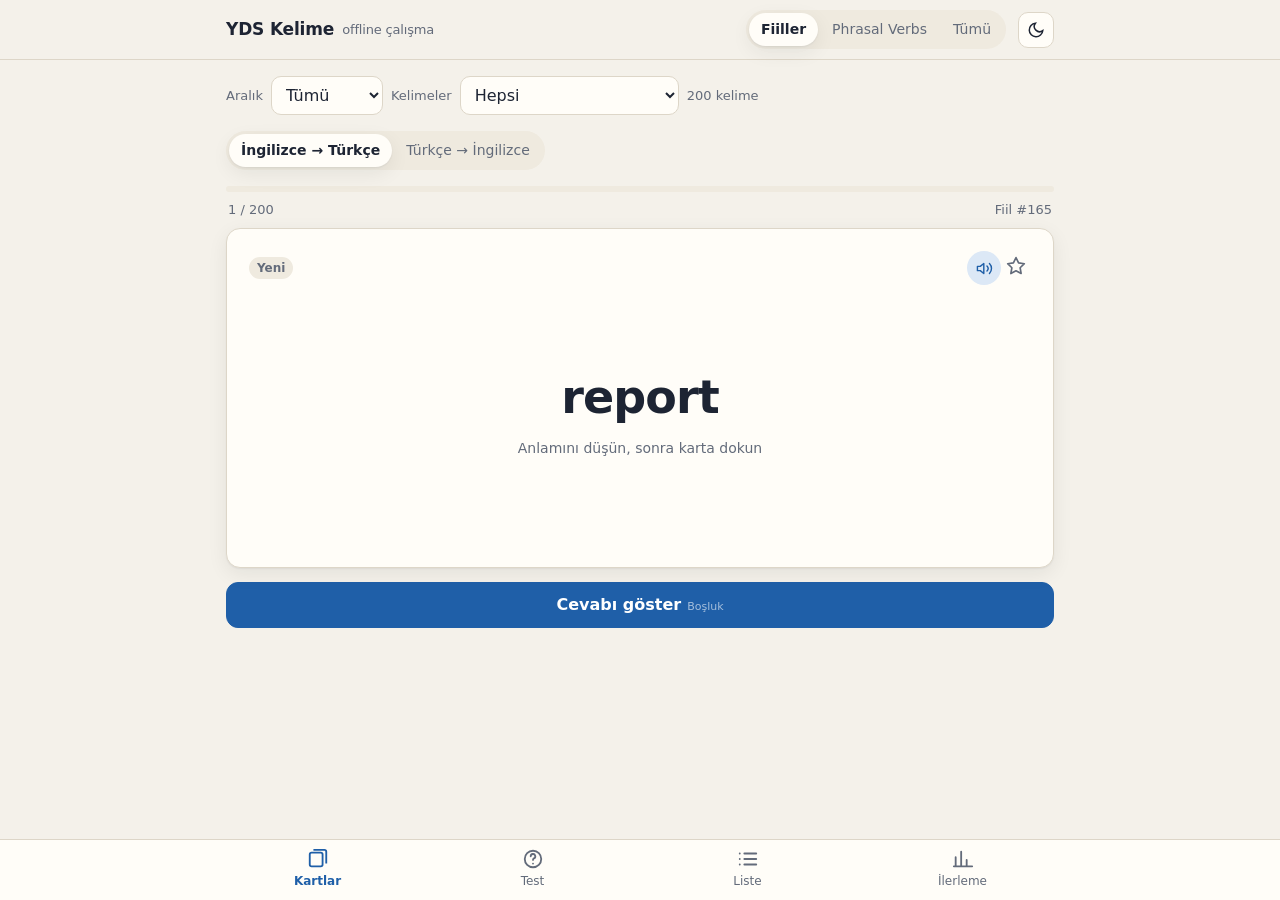
==== kelime/index.html @ 0e09fa77 "Add offline YDS vocabulary trainer (200 verbs, 115 phrasal verbs) Single-file offline app under keli" ====
<!DOCTYPE html>
<html lang="tr">
<head>
<meta charset="UTF-8">
<meta name="viewport" content="width=device-width, initial-scale=1, viewport-fit=cover">
<meta name="theme-color" content="#1f3a5f">
<title>YDS Kelime Çalışma</title>
<link rel="manifest" href="manifest.json">
<link rel="icon" href="icon.svg" type="image/svg+xml">
<style>
:root{
  --bg:#f4f1ea; --surface:#fffdf8; --surface-2:#efeadf; --ink:#1d2433; --muted:#636b7a;
  --line:#ddd6c8; --accent:#1f5fa8; --accent-ink:#fff; --accent-soft:#dce8f6;
  --good:#1f8a5b; --good-soft:#d7f0e3; --bad:#c0392b; --bad-soft:#f8dcd8; --warn:#b7791f; --warn-soft:#f7ead2;
  --hl:#fff0b3; --shadow:0 1px 2px rgba(20,25,35,.06),0 6px 20px rgba(20,25,35,.07);
  --radius:14px;
}
@media (prefers-color-scheme: dark){
  :root:not([data-theme="light"]){
    --bg:#12151b; --surface:#1b2029; --surface-2:#232a35; --ink:#e7eaf0; --muted:#9aa3b2;
    --line:#2f3745; --accent:#6aa7ff; --accent-ink:#0d1420; --accent-soft:#1e2f48;
    --good:#4fcf91; --good-soft:#173a2a; --bad:#ff7a6b; --bad-soft:#40211e; --warn:#f0b452; --warn-soft:#3b2e17;
    --hl:#4a3f12; --shadow:0 1px 2px rgba(0,0,0,.3),0 6px 20px rgba(0,0,0,.25);
  }
}
:root[data-theme="dark"]{
  --bg:#12151b; --surface:#1b2029; --surface-2:#232a35; --ink:#e7eaf0; --muted:#9aa3b2;
  --line:#2f3745; --accent:#6aa7ff; --accent-ink:#0d1420; --accent-soft:#1e2f48;
  --good:#4fcf91; --good-soft:#173a2a; --bad:#ff7a6b; --bad-soft:#40211e; --warn:#f0b452; --warn-soft:#3b2e17;
  --hl:#4a3f12; --shadow:0 1px 2px rgba(0,0,0,.3),0 6px 20px rgba(0,0,0,.25);
}
*{box-sizing:border-box}
html,body{margin:0}
body{background:var(--bg);color:var(--ink);font:16px/1.5 system-ui,-apple-system,"Segoe UI",Roboto,"Helvetica Neue",Arial,sans-serif;-webkit-tap-highlight-color:transparent;min-height:100vh}
button,input,select{font:inherit;color:inherit}
.wrap{max-width:860px;margin:0 auto;padding:0 16px 96px}
header.top{position:sticky;top:0;z-index:5;background:color-mix(in srgb,var(--bg) 88%,transparent);backdrop-filter:blur(8px);border-bottom:1px solid var(--line)}
.top-in{max-width:860px;margin:0 auto;padding:10px 16px;display:flex;align-items:center;gap:12px;flex-wrap:wrap}
.brand{font-weight:750;letter-spacing:-.01em;font-size:17px;margin-right:auto;display:flex;align-items:center;gap:8px}
.brand small{font-weight:500;color:var(--muted);font-size:13px}
.seg{display:inline-flex;background:var(--surface-2);border-radius:999px;padding:3px;gap:2px}
.seg button{border:0;background:transparent;padding:6px 12px;border-radius:999px;cursor:pointer;font-size:14px;color:var(--muted);white-space:nowrap}
.seg button.on{background:var(--surface);color:var(--ink);box-shadow:var(--shadow);font-weight:600}
.iconbtn{border:1px solid var(--line);background:var(--surface);border-radius:10px;width:36px;height:36px;display:inline-grid;place-items:center;cursor:pointer;flex:none}
.iconbtn svg{width:18px;height:18px}
nav.tabs{position:fixed;bottom:0;left:0;right:0;z-index:6;background:var(--surface);border-top:1px solid var(--line);padding-bottom:env(safe-area-inset-bottom)}
nav.tabs .in{max-width:860px;margin:0 auto;display:grid;grid-template-columns:repeat(4,1fr)}
nav.tabs button{border:0;background:none;padding:8px 4px 10px;display:flex;flex-direction:column;align-items:center;gap:2px;font-size:12px;color:var(--muted);cursor:pointer}
nav.tabs button svg{width:22px;height:22px}
nav.tabs button.on{color:var(--accent);font-weight:600}
.toolbar{display:flex;gap:8px;flex-wrap:wrap;align-items:center;margin:16px 0}
.toolbar label{font-size:13px;color:var(--muted)}
select,input[type=search],input[type=text]{background:var(--surface);border:1px solid var(--line);border-radius:10px;padding:8px 10px;min-height:38px}
input[type=search],input[type=text]{width:100%}
.card{background:var(--surface);border:1px solid var(--line);border-radius:var(--radius);box-shadow:var(--shadow)}
.btn{border:1px solid var(--line);background:var(--surface);border-radius:12px;padding:10px 16px;cursor:pointer;font-weight:600;min-height:44px}
.btn.primary{background:var(--accent);color:var(--accent-ink);border-color:var(--accent)}
.btn.good{background:var(--good-soft);border-color:transparent;color:var(--good)}
.btn.bad{background:var(--bad-soft);border-color:transparent;color:var(--bad)}
.btn.warn{background:var(--warn-soft);border-color:transparent;color:var(--warn)}
.btn:disabled{opacity:.5;cursor:default}
.kbd{font-size:11px;opacity:.6;font-weight:500;margin-left:6px}
.muted{color:var(--muted)}
.hidden{display:none!important}
mark{background:var(--hl);color:inherit;padding:0 2px;border-radius:3px}
h2{font-size:20px;margin:20px 0 8px;letter-spacing:-.01em}

/* flashcard */
.progressbar{height:6px;background:var(--surface-2);border-radius:999px;overflow:hidden}
.progressbar i{display:block;height:100%;background:var(--accent);width:0;transition:width .3s}
.fc-meta{display:flex;justify-content:space-between;font-size:13px;color:var(--muted);margin:8px 2px}
.flash{perspective:1400px;margin:8px 0 14px;cursor:pointer;user-select:none}
.flash-in{position:relative;min-height:340px;transition:transform .45s cubic-bezier(.2,.7,.2,1);transform-style:preserve-3d}
.flash.flipped .flash-in{transform:rotateY(180deg)}
.face{position:absolute;inset:0;backface-visibility:hidden;-webkit-backface-visibility:hidden;padding:22px;display:flex;flex-direction:column;overflow:auto}
.face.back{transform:rotateY(180deg)}
.front-word{margin:auto;text-align:center}
.front-word .w{font-size:clamp(30px,8vw,46px);font-weight:750;letter-spacing:-.02em;line-height:1.15}
.front-word .tr{font-size:clamp(20px,5vw,26px);font-weight:600;line-height:1.3}
.front-word .hint{margin-top:14px;color:var(--muted);font-size:14px}
.badge{display:inline-flex;align-items:center;gap:4px;font-size:12px;padding:2px 8px;border-radius:999px;background:var(--surface-2);color:var(--muted);font-weight:600}
.badge.b0{background:var(--surface-2)} .badge.b1,.badge.b2{background:var(--bad-soft);color:var(--bad)}
.badge.b3{background:var(--warn-soft);color:var(--warn)} .badge.b4,.badge.b5{background:var(--good-soft);color:var(--good)}
.face-top{display:flex;justify-content:space-between;align-items:center;gap:8px}
.back .w{font-size:26px;font-weight:750;letter-spacing:-.01em}
.field{margin-top:12px}
.field .lb{font-size:11px;text-transform:uppercase;letter-spacing:.08em;color:var(--muted);font-weight:700}
.field .v{margin-top:2px}
.field .v.big{font-size:19px;font-weight:600}
.ex{border-left:3px solid var(--accent);padding:4px 0 4px 12px}
.ex .tr{color:var(--muted);margin-top:4px;font-size:15px}
.speak{border:0;background:var(--accent-soft);color:var(--accent);border-radius:999px;width:34px;height:34px;display:inline-grid;place-items:center;cursor:pointer;flex:none}
.speak svg{width:17px;height:17px}
.star{border:0;background:none;cursor:pointer;color:var(--muted);padding:4px;display:inline-grid;place-items:center}
.star svg{width:22px;height:22px}
.star.on{color:#e0a100}
.rate{display:grid;grid-template-columns:repeat(3,1fr);gap:10px}
.done{text-align:center;padding:36px 20px}
.done .big{font-size:44px;font-weight:800}

/* quiz */
.q-prompt{padding:22px;margin:8px 0 14px}
.q-type{font-size:12px;text-transform:uppercase;letter-spacing:.08em;color:var(--accent);font-weight:700}
.q-text{font-size:clamp(22px,5.5vw,30px);font-weight:700;margin-top:6px;line-height:1.3}
.q-text.sent{font-size:clamp(17px,4.2vw,20px);font-weight:500;line-height:1.55}
.blank{display:inline-block;min-width:80px;border-bottom:2px solid var(--accent);color:var(--accent);font-weight:700;text-align:center}
.opts{display:grid;gap:10px}
.opt{text-align:left;border:1px solid var(--line);background:var(--surface);border-radius:12px;padding:14px 16px;cursor:pointer;min-height:52px;display:flex;gap:12px;align-items:center;font-size:16px}
.opt .k{flex:none;width:26px;height:26px;border-radius:8px;background:var(--surface-2);display:grid;place-items:center;font-size:13px;font-weight:700;color:var(--muted)}
.opt:hover:not(:disabled){border-color:var(--accent)}
.opt.right{background:var(--good-soft);border-color:var(--good)}
.opt.wrong{background:var(--bad-soft);border-color:var(--bad)}
.opt:disabled{cursor:default}
.feedback{margin-top:14px;padding:14px 16px}
.feedback.ok{border-color:var(--good)} .feedback.no{border-color:var(--bad)}
.typebox{display:flex;gap:8px}
.typebox input{font-size:18px}
.score-row{display:flex;gap:16px;justify-content:center;margin:16px 0;flex-wrap:wrap}
.score-row div{text-align:center}
.score-row b{display:block;font-size:28px}
.review-list{margin-top:12px}
.review-list .it{padding:10px 0;border-top:1px solid var(--line)}

/* list */
.list{display:grid;gap:10px}
.item{padding:14px 16px}
.item-h{display:flex;align-items:center;gap:8px}
.item-h .n{color:var(--muted);font-size:13px;min-width:30px;font-variant-numeric:tabular-nums}
.item-h .w{font-weight:700;font-size:18px}
.item-h .sp{margin-left:auto;display:flex;gap:4px;align-items:center}
.item .tr{font-weight:600;margin-top:2px}
.item .syn{color:var(--muted);font-size:14px}
.item details{margin-top:6px}
.item summary{cursor:pointer;color:var(--accent);font-size:14px}
.empty{text-align:center;color:var(--muted);padding:40px 0}

/* stats */
.stats-grid{display:grid;grid-template-columns:repeat(auto-fit,minmax(150px,1fr));gap:10px}
.stat{padding:16px}
.stat b{font-size:28px;display:block;line-height:1.1}
.stat span{font-size:13px;color:var(--muted)}
.boxes{display:flex;height:22px;border-radius:8px;overflow:hidden;margin:10px 0;background:var(--surface-2)}
.boxes i{display:block;height:100%}
.legend{display:flex;flex-wrap:wrap;gap:12px;font-size:13px;color:var(--muted)}
.legend span::before{content:"";display:inline-block;width:10px;height:10px;border-radius:3px;margin-right:5px;background:var(--c)}
.row-actions{display:flex;gap:8px;flex-wrap:wrap;margin-top:12px}
.help{font-size:14px;color:var(--muted)}
.help li{margin:4px 0}
@media (max-width:620px){
  .brand small{display:none}
  .top-in{gap:8px}
  #deckSeg{order:3;width:100%}
  #deckSeg button{flex:1}
  #filterBar label{display:none}
  #filterBar select{flex:1;min-width:0}
  #countLbl{width:100%}
  #dirSeg{width:100%} #dirSeg button{flex:1;padding:6px 6px}
  .flash-in{min-height:400px}
  .kbd{display:none}
}
</style>
</head>
<body>
<header class="top">
  <div class="top-in">
    <div class="brand">YDS Kelime <small>offline çalışma</small></div>
    <div class="seg" id="deckSeg" role="tablist" aria-label="Liste seçimi">
      <button data-deck="v">Fiiller</button>
      <button data-deck="p">Phrasal Verbs</button>
      <button data-deck="all">Tümü</button>
    </div>
    <button class="iconbtn" id="themeBtn" title="Tema değiştir" aria-label="Tema değiştir">
      <svg viewBox="0 0 24 24" fill="none" stroke="currentColor" stroke-width="2" stroke-linecap="round"><path d="M21 12.8A9 9 0 1 1 11.2 3a7 7 0 0 0 9.8 9.8z"/></svg>
    </button>
  </div>
</header>

<main class="wrap">
  <!-- filter shared by study/quiz/list -->
  <div class="toolbar" id="filterBar">
    <label for="rangeSel">Aralık</label>
    <select id="rangeSel"></select>
    <label for="subsetSel">Kelimeler</label>
    <select id="subsetSel">
      <option value="all">Hepsi</option>
      <option value="new">Yeni (hiç çalışılmamış)</option>
      <option value="weak">Zayıf (kutu 0–2)</option>
      <option value="star">Yıldızlılar</option>
      <option value="notmastered">Öğrenilmemişler</option>
    </select>
    <span class="muted" id="countLbl" style="font-size:13px"></span>
  </div>

  <section id="view-study"></section>
  <section id="view-quiz" class="hidden"></section>
  <section id="view-list" class="hidden"></section>
  <section id="view-stats" class="hidden"></section>
</main>

<nav class="tabs">
  <div class="in">
    <button data-view="study" class="on"><svg viewBox="0 0 24 24" fill="none" stroke="currentColor" stroke-width="2" stroke-linejoin="round"><rect x="3" y="5" width="14" height="15" rx="2"/><path d="M7 2h12a2 2 0 0 1 2 2v13"/></svg>Kartlar</button>
    <button data-view="quiz"><svg viewBox="0 0 24 24" fill="none" stroke="currentColor" stroke-width="2" stroke-linecap="round"><circle cx="12" cy="12" r="9"/><path d="M9.5 9a2.5 2.5 0 1 1 3.5 2.3c-.7.3-1 .9-1 1.7M12 17h.01"/></svg>Test</button>
    <button data-view="list"><svg viewBox="0 0 24 24" fill="none" stroke="currentColor" stroke-width="2" stroke-linecap="round"><path d="M8 6h13M8 12h13M8 18h13M3 6h.01M3 12h.01M3 18h.01"/></svg>Liste</button>
    <button data-view="stats"><svg viewBox="0 0 24 24" fill="none" stroke="currentColor" stroke-width="2" stroke-linecap="round"><path d="M4 20V10M10 20V4M16 20v-7M22 20H2"/></svg>İlerleme</button>
  </div>
</nav>

<script>
const VERBS = [{"n":1,"w":"abandon","tr":"terk etmek; bırakmak, vazgeçmek","syn":"leave, desert; forsake, give up, quit","ex":"Faced with insurmountable evidence, the scientist was forced to **abandon** her long-held hypothesis.","extr":"Karşı konulmaz kanıtlarla yüzleşen bilim insanı, uzun zamandır savunduğu hipotezinden **vazgeçmek** zorunda kaldı."},{"n":2,"w":"accelerate","tr":"hızlandırmak, ivmelendirmek","syn":"speed up, expedite","ex":"The proliferation of digital technologies has dramatically **accelerated** the pace of cultural exchange and globalization.","extr":"Dijital teknolojilerin yaygınlaşması, kültürel alışverişin ve küreselleşmenin **hızını **önemli ölçüde **artırmıştır**."},{"n":3,"w":"accompany","tr":"eşlik etmek, beraberinde getirmek, birlikte olmak","syn":"escort, attend","ex":"Rapid economic growth in the region is often **accompanied** by significant social dislocation and environmental degradation.","extr":"Bölgedeki hızlı ekonomik büyüme, genellikle önemli sosyal düzensizlikler ve çevresel bozulmayla **birlikte gelmektedir**."},{"n":4,"w":"accumulate","tr":"biriktirmek, yığmak, birikmek","syn":"amass, gather, collect, pile up","ex":"Mercury vapour when inhaled is absorbed into the blood stream and may **accumulate** in various organs, including the brain.","extr":"Cıva buharı solunduğunda kan dolaşımına emilir ve beyin dahil çeşitli organlarda **birikebilir**."},{"n":5,"w":"achieve","tr":"başarmak, elde etmek, ulaşmak","syn":"attain, accomplish","ex":"The treaty represents a delicate compromise, **achieved** after years of arduous and often contentious negotiations.","extr":"Antlaşma, yıllar süren zahmetli ve genellikle tartışmalı müzakereler sonucunda **elde edilmiş** hassas bir uzlaşıyı temsil ediyor."},{"n":6,"w":"acknowledge","tr":"kabul etmek, onaylamak, (bir şeyi) fark ettiğini göstermek","syn":"recognize, admit, concede","ex":"While the report **acknowledges** the potential risks of the new technology, it argues that the benefits to public health far outweigh them.","extr":"Rapor, yeni teknolojinin potansiyel risklerini **kabul etmekle** birlikte, kamu sağlığına faydalarının bu riskleri fazlasıyla aştığını savunuyor."},{"n":7,"w":"acquire","tr":"edinmek, kazanmak, elde etmek, satın almak (şirket vb.)","syn":"obtain, gain","ex":"True fluency in a language involves more than just **acquiring** vocabulary; it requires an intuitive grasp of its cultural nuances.","extr":"Bir dilde gerçek akıcılık, yalnızca kelime dağarcığı **edinmekten** daha fazlasını içerir; o dilin kültürel inceliklerini sezgisel olarak kavramayı gerektirir."},{"n":8,"w":"administer","tr":"yönetmek, idare etmek; uygulamak (test/ilaç vb.), vermek","syn":"manage, execute; dispense","ex":"The effectiveness of a policy depends not only on its design but also on the capacity of institutions to **administer** it efficiently and equitably.","extr":"Bir politikanın etkinliği, yalnızca tasarımına değil, aynı zamanda onu verimli ve adil bir şekilde **uygulayacak** kurumların kapasitesine de bağlıdır."},{"n":9,"w":"admit","tr":"kabul etmek (suç/gerçek/hata); giriş izni vermek, içeri almak","syn":"confess, acknowledge, concede; grant entrance","ex":"The researchers were forced to **admit** that the initial hypothesis was flawed after analyzing the comprehensive data set.","extr":"Araştırmacılar, kapsamlı veri setini analiz ettikten sonra başlangıçtaki hipotezin kusurlu olduğunu **kabuletmek** zorunda kaldılar."},{"n":10,"w":"adopt","tr":"benimsemek, (yasa/karar vb.) kabul etmek; evlat edinmek","syn":"embrace, take on, approve","ex":"Companies slow to **adopt** sustainable practices may find themselves at a strategic disadvantage as both regulations and consumer preferences evolve.","extr":"Sürdürülebilir uygulamaları **benimsemekte** yavaş kalan şirketler, hem düzenlemeler hem de tüketici tercihleri geliştikçe kendilerini stratejik bir dezavantajda bulabilirler."},{"n":11,"w":"aggravate","tr":"kötüleştirmek, şiddetlendirmek, ağırlaştırmak","syn":"worsen, exacerbate, intensify, deepen, heighten","ex":"The government's inflammatory rhetoric served only to **aggravate** social tensions, pushing the fragile peace to its breaking point.","extr":"Hükümetin kışkırtıcı söylemi, yalnızca toplumsal gerilimleri **şiddetlendirdi** ve kırılgan barışı kopma noktasına getirdi."},{"n":12,"w":"alienate","tr":"yabancılaştırmak, uzaklaştırmak, soğutmak","syn":"estrange, disaffect","ex":"The leader's autocratic decisions began to **alienate** key allies, eroding the coalition's unity from within.","extr":"Liderin otokratik kararları, kilit müttefikleri **uzaklaştırarak** koalisyonun birliğini içten içe aşındırmaya başladı."},{"n":13,"w":"alleviate","tr":"hafifletmek, azaltmak, dindirmek","syn":"mitigate, ease, relieve, lessen","ex":"International aid was crucial to **alleviate** the immediate humanitarian crisis, though long-term solutions required structural reforms.","extr":"Uluslararası yardım, acil insani krizi **hafifletmek** için çok önemliydi; ancak uzun vadeli çözümler yapısal reformlar gerektiriyordu."},{"n":14,"w":"allocate","tr":"tahsis etmek, ayırmak, bölüştürmek","syn":"assign, allot, distribute","ex":"The committee must decide how to optimally **allocate** the limited research funds among the numerous promising proposals.","extr":"Komite, sınırlı araştırma fonlarını, birbirinden umut veren çok sayıda proje önerisi arasında nasıl en uygun şekilde **tahsis edeceğine** karar vermelidir."},{"n":15,"w":"alter","tr":"değiştirmek, başkalaştırmak, değişmek","syn":"change, modify, transform","ex":"The discovery fundamentally **altered** our understanding of the universe, challenging centuries- old scientific paradigms.","extr":"Bu keşif, evren anlayışımızı kökten **değiştirerek** yüzyıllık bilimsel paradigmalara meydan okudu."},{"n":16,"w":"apply","tr":"uygulamak; başvurmak; ilişkin olmak","syn":"implement, put into practice; pertain","ex":"The principles of behavioral economics can be **applied** to design more effective public policies that encourage desirable social outcomes.","extr":"Davranışsal ekonomi ilkeleri, arzu edilen toplumsal sonuçları teşvik eden daha etkili kamu politikaları tasarlamak için **uygulanabilir**."},{"n":17,"w":"appraise","tr":"değer biçmek, değerlendirmek","syn":"evaluate, assess, valuate, judge","ex":"The bank sent an expert to **appraise** the house before approving the loan.","extr":"Banka, krediyi onaylamadan önce eve **pahabiçmesi/değerini takdir etmesi** için bir uzman gönderdi."},{"n":18,"w":"appreciate","tr":"takdir etmek, değerini bilmek; anlamak; değer kazanmak","syn":"value, recognize, comprehend","ex":"To fully **appreciate** the complexity of the issue, one must consider the intricate interplay of economic, cultural, and geopolitical factors.","extr":"Konunun karmaşıklığını tam olarak **anlamak** için, ekonomik, kültürel ve jeopolitik faktörlerin karmaşık etkileşimini dikkate almak gerekir."},{"n":19,"w":"arise","tr":"ortaya çıkmak, doğmak, kaynaklanmak","syn":"emerge, originate, appear, stem (from)","ex":"New ethical dilemmas constantly **arise** from advancements in artificial intelligence, demanding continuous philosophical and legal scrutiny.","extr":"Yapay zekadaki ilerlemelerden sürekli olarak yeni etik ikilemler **doğmakta** ve bunlar sürekli felsefi ve hukuki inceleme gerektirmektedir."},{"n":20,"w":"assess","tr":"değerlendirmek, tahmin etmek (zarar/etki vb.), ölçmek","syn":"evaluate, gauge, appraise","ex":"It is difficult to **assess** the full impact of climate change on global biodiversity at this stage.","extr":"Bu aşamada, iklim değişikliğinin küresel biyoçeşitlilik üzerindeki tam etkisini **tahminetmek/değerlendirmek** zordur."},{"n":21,"w":"assign","tr":"atamak, görevlendirmek, tahsis etmek, belirlemek","syn":"allot, designate, allocate","ex":"The United Nations **assigned** a special envoy to handle the crisis.","extr":"Birleşmiş Milletler, krizle ilgilenmesi için özel bir temsilci **görevlendirdi**."},{"n":22,"w":"attain","tr":"elde etmek, ulaşmak, erişmek","syn":"achieve, reach, accomplish","ex":"Sustainable development goals can only be **attained** through a concerted global effort that prioritizes equity and long-term planning over short- term gains.","extr":"Sürdürülebilir kalkınma hedeflerine, ancak kısa vadeli kazançlar yerine eşitliği ve uzun vadeli planlamayı önceliklendiren ortaklaşa bir küresel çabayla **ulaşılabilir**."},{"n":23,"w":"avoid","tr":"kaçınmak, sakınmak, önlemek","syn":"evade, refrain; prevent","ex":"To **avoid** methodological pitfalls, the researchers implemented a double-blind peer review process for data analysis.","extr":"Araştırmacılar, metodolojik tuzaklardan **kaçınmak** için veri analizinde çift-kör bir hakem değerlendirme süreci uyguladı."},{"n":24,"w":"boost","tr":"artırmak, yükseltmek, canlandırmak, desteklemek","syn":"enhance, increase, stimulate, promote","ex":"The strategic partnership was designed to **boost** innovation by facilitating cross disciplinary collaboration and resource sharing.","extr":"Stratejik ortaklık, disiplinler arası işbirliğini ve kaynak paylaşımını kolaylaştırarak inovasyonu **artırmak** amacıyla tasarlandı."},{"n":25,"w":"borrow","tr":"ödünç almak, (dilden/ kültürden) alıntı yapmak","syn":"take on loan; adopt (from)","ex":"Many languages **borrow** technical terms from English, a phenomenon that reflects Anglo-American dominance in science and technology.","extr":"Birçok dil, İngilizceden teknik terimler **ödünç alır**; bu olgu, bilim ve teknolojideki Anglo-Amerikan hakimiyetini yansıtır."},{"n":26,"w":"capture","tr":"yakalamak, ele geçirmek, (dikkat/his) çekmek; yansıtmak","syn":"seize; embody, represent, catch","ex":"The novel brilliantly **captures** the zeitgeist of the post-war era, with its pervasive sense of anxiety and fragmented identities.","extr":"Roman, yaygın bir kaygı duygusu ve parçalanmış kimlikleriyle savaş sonrası dönemin zeitgeist'ını (dönem ruhunu) ustaca **yakalar/yansıtır**."},{"n":27,"w":"carry","tr":"taşımak, (sorumluluk/risk) üstlenmek","syn":"transport; bear","ex":"The title of 'world heritage site' **carries** with it not only prestige but also a significant burden of conservation and management responsibilities.","extr":"Dünya mirası alanı' unvanı, yalnızca prestij değil, aynı zamanda önemli bir koruma ve yönetim sorumluluğu yükü de **taşır**."},{"n":28,"w":"challenge","tr":"meydan okumak, sorgulamak, zorluğa sokmak","syn":"contest, question, dispute","ex":"Recent archaeological findings **challenge** the long held assumption that the civilization declined due to a single catastrophic event.","extr":"Yeni arkeolojik bulgular, uygarlığın tek bir felaket olayı nedeniyle çöktüğüne dair uzun süredir devam eden varsayıma **meydan okumaktadır**."},{"n":29,"w":"compile","tr":"derlemek, toplamak, bir araya getirmek","syn":"collect, assemble, gather, collate","ex":"The team spent months **compiling** a comprehensive dataset from disparate archives to ensure the statistical analysis was robust.","extr":"Ekip, istatistiksel analizin sağlam olmasını sağlamak için dağınık arşivlerden kapsamlı bir veri seti **derlemek** için aylar harcadı."},{"n":30,"w":"complain","tr":"şikayet etmek, yakınmak","syn":"protest, grumble","ex":"Critics **complain** that the proposed legislation, while well-intentioned, creates excessive bureaucratic red tape that could stifle economic initiative.","extr":"Eleştirmenler, önerilen mevzuatın iyi niyetli olmakla birlikte, ekonomik girişimi engelleyebilecek aşırı bürokratik engeller yarattığından **şikayet ediyor**."},{"n":31,"w":"comprehend","tr":"kavramak, anlamak, idrak etmek","syn":"understand, grasp","ex":"Students often fail to **comprehend** the underlying mathematical principles behind complex algorithms.","extr":"Öğrenciler genellikle karmaşık algoritmaların arkasında yatan temel matematiksel prensipleri **anlamakta/idrak etmekte** başarısız olurlar."},{"n":32,"w":"comprise","tr":"kapsamak, oluşmak, -den meydana gelmek","syn":"consist of, include, encompass","ex":"The committee **comprises** experts from a diverse range of disciplines, ensuring a holistic approach to the policy review.","extr":"Komite, politika incelemesine bütüncül bir yaklaşım sağlamak için çok çeşitli disiplinlerden gelen uzmanlar**dan oluşmaktadır**."},{"n":33,"w":"conceal","tr":"gizlemek, saklamak, örtmek","syn":"hide, obscure, disguise","ex":"The official report attempted to **conceal** the extent of the data breach, but investigative journalism soon uncovered the truth.","extr":"Resmi rapor, veri ihlalinin boyutunu **gizlemeye** çalıştı, ancak araştırmacı gazetecilik kısa sürede gerçeği ortaya çıkardı."},{"n":34,"w":"confront","tr":"yüzleşmek, karşı karşıya gelmek, üstüne gitmek","syn":"face, encounter, address","ex":"Societies must **confront** the legacy of historical injustices to achieve genuine reconciliation and build an equitable future.","extr":"Toplumlar, gerçek bir uzlaşı sağlamak ve adil bir gelecek inşa etmek için tarihsel haksızlıkların mirasıyla **yüzleşmelidir**."},{"n":35,"w":"constitute","tr":"oluşturmak, teşkil etmek, -den ibaret olmak","syn":"form, compose, represent","ex":"The rise in unemployment figures **constitutes** a serious threat to the economy.","extr":"İşsizlik rakamlarındaki artış, ekonomi için ciddi bir tehdit **teşkil ediyor**."},{"n":36,"w":"constrain","tr":"kısıtlamak, sınırlamak, zorlamak","syn":"restrict, limit, confine","ex":"Fiscal austerity measures severely **constrained** the government's ability to invest in social programs during the economic downturn.","extr":"Mali kemer sıkma önlemleri, ekonomik durgunluk döneminde hükümetin sosyal programlara yatırım yapma yeteneğini ciddi şekilde **kısıtladı**."},{"n":37,"w":"contact","tr":"temas kurmak, irtibata geçmek, ulaşmak","syn":"get in touch with, reach out to","ex":"Participants in the study were instructed not to **contact** each other during the experiment to prevent cross-contamination of data.","extr":"Çalışmaya katılanlara, verilerin birbirine karışmasını önlemek için deney sırasında birbirleriyle **temas kurmamaları** talimatı verildi."},{"n":38,"w":"contend","tr":"İddia etmek, savunmak; mücadele etmek","syn":"argue, assert; compete","ex":"Some scholars **contend** that the concept of the 'nation-state' is an outdated construct in an increasingly globalized and interconnected world.","extr":"Bazı akademisyenler, 'ulus-devlet' kavramının giderek küreselleşen ve birbirine bağlı bir dünyada modası geçmiş bir yapı olduğunu **iddia etmekted**ir."},{"n":39,"w":"contradict","tr":"çelişmek, aykırı olmak, yalanlamak","syn":"conflict with","ex":"The witness's testimony appeared to **contradict** the physical evidence, casting doubt on the sequence of events.","extr":"Tanığın ifadesi, fiziksel kanıtlarla **çelişiyor** gibiydi ve bu da olayların akışı hakkında şüphe uyandırdı."},{"n":40,"w":"convey","tr":"İletmek, aktarmak, ifade etmek, taşımak","syn":"communicate, express, transport","ex":"The artist's use of stark contrast and symbolism effectively **conveys** a profound sense of existential despair.","extr":"Sanatçının keskin kontrast ve sembolizm kullanımı, varoluşsal bir umutsuzluk hissini etkili bir şekilde **aktarıyor**."},{"n":41,"w":"cover","tr":"kapsamak, kaplamak; (haber) yapmak; (masraf) karşılamak","syn":"include, encompass; report on","ex":"The grant is designed to **cover** all research- related expenses, including fieldwork, equipment, and open-access publication fees.","extr":"Hibe, saha çalışması, ekipman ve açık erişim yayın ücretleri de dahil olmak üzere araştırma ile ilgili tüm masrafları **karşılayacak** şekilde tasarlanmıştır."},{"n":42,"w":"create","tr":"yaratmak, oluşturmak, meydana getirmek","syn":"generate, produce, establish","ex":"The treaty aimed to **create** a framework for international cooperation on cybersecurity, but it has been criticized for lacking enforcement mechanisms.","extr":"Antlaşma, siber güvenlik konusunda uluslararası işbirliği için bir çerçeve **oluşturmayı** amaçlıyordu, ancak yaptırım mekanizmalarından yoksun olduğu için eleştirildi."},{"n":43,"w":"defend","tr":"savunmak, korumak, müdafaa etmek","syn":"protect, safeguard","ex":"The philosopher's task is not merely to interpret ideas but to rigorously **defend** them against logical fallacies and counterarguments.","extr":"Filozofun görevi, yalnızca fikirleri yorumlamak değil, aynı zamanda onları mantık hatalarına ve karşı argümanlara karşı titizlikle **savunmaktır**."},{"n":44,"w":"defy","tr":"meydan okumak, karşı gelmek, baş eğmemek","syn":"resist, challenge, disobey","ex":"The experimental results **defy** conventional explanation, suggesting the existence of a previously unknown physical phenomenon.","extr":"Deneysel sonuçlar, geleneksel açıklamalara **meydan okuyarak** daha önce bilinmeyen bir fiziksel fenomenin varlığına işaret ediyor."},{"n":45,"w":"demand","tr":"talep etmek, istemek, gerektirmek","syn":"require, insist on, call for","ex":"The scale of modern cyber threats **demands** continuous adaptation of security protocols.","extr":"Modern siber tehditlerin ölçeği güvenlik protokollerinin sürekli uyarlanmasını **gerektirir**."},{"n":46,"w":"deny","tr":"reddetmek, yalanlamak, inkar etmek, (erişim/vize) vermemek","syn":"refute, reject, contradict","ex":"**Denying** individuals access to basic healthcare constitutes a violation of fundamental rights.","extr":"Bireylerin temel sağlık hizmetlerine erişimini **reddetmek** temel hakların ihlalini teşkil eder."},{"n":47,"w":"depict","tr":"betimlemek, tasvir etmek, göstermek","syn":"portray, illustrate, represent","ex":"The documentary powerfully **depicts** the human cost of the conflict, focusing on individual stories rather than geopolitical analysis.","extr":"Belgesel, çatışmanın insani bedelini jeopolitik analizlerden ziyade bireysel hikayelere odaklanarak güçlü bir şekilde **betimliyor**."},{"n":48,"w":"deplete","tr":"tüketmek, azaltmak, bitirmek","syn":"exhaust, drain, consume","ex":"Unsustainable fishing practices are rapidly **depleting** fish stocks, threatening both marine ecosystems and the livelihoods of coastal communities.","extr":"Sürdürülebilir olmayan balıkçılık uygulamaları, balık stoklarını hızla **tüketerek** hem deniz ekosistemlerini hem de kıyı topluluklarının geçim kaynaklarını tehdit ediyor."},{"n":49,"w":"destroy","tr":"yok etmek, tahrip etmek, imha etmek","syn":"demolish, ruin, annihilate","ex":"The leaked confidential files could **destroy** the company's reputation and expose it to significant legal liability.","extr":"Sızdırılan gizli dosyalar, şirketin itibarını **yokedebilir** ve onu önemli yasal sorumluluğa maruz bırakabilir."},{"n":50,"w":"destruct","tr":"(kendini) imha etmek, yok olmak","syn":"self-destruct, disintegrate","ex":"The missile is programmed to **destruct** automatically if it deviates from its pre-approved flight path, as a safety precaution.","extr":"Füze, bir güvenlik önlemi olarak, önceden onaylanmış uçuş yolundan saparsa otomatik olarak **kendini imha etmek** üzere programlanmıştır."},{"n":51,"w":"detect","tr":"tespit etmek, algılamak, farkına varmak","syn":"discover, identify, sense","ex":"Advanced spectroscopic analysis can **detect** trace amounts of organic compounds in Martian soil, providing clues about the planet's past habitability.","extr":"Gelişmiş spektroskopik analiz, Mars toprağındaki eser miktardaki organik bileşikleri **tespit edebilir** ve gezegenin geçmişteki yaşanabilirliği hakkında ipuçları sağlayabilir."},{"n":52,"w":"deter","tr":"caydırmak, vazgeçirmek, engellemek","syn":"discourage, prevent, dissuade","ex":"The primary purpose of severe penalties is to **deter** potential offenders, though their effectiveness as a long term crime reduction strategy is widely debated.","extr":"Ağır cezaların temel amacı potansiyel suçluları **caydırmak** olsa da, bunların uzun vadeli bir suç azaltma stratejisi olarak etkinliği geniş çapta tartışılmaktadır."},{"n":53,"w":"deteriorate","tr":"kötüleşmek, bozulmak, aşınmak","syn":"worsen, decline, degenerate","ex":"Without immediate intervention, diplomatic relations between the two nations could rapidly **deteriorate**, leading to a renewed cycle of hostility.","extr":"Acil müdahale olmadan, iki ulus arasındaki diplomatik ilişkiler hızla **kötüleşebilir** ve yeni bir düşmanlık döngüsüne yol açabilir."},{"n":54,"w":"determine","tr":"belirlemek, saptamak, kararlaştırmak","syn":"ascertain, decide, establish","ex":"Genetic markers can help **determine** an individual's predisposition to certain hereditary conditions, enabling proactive healthcare measures.","extr":"Genetik belirteçler, bir bireyin belirli kalıtsal durumlara yatkınlığını **belirlemeye** yardımcı olarak proaktif sağlık önlemlerini mümkün kılabilir."},{"n":55,"w":"diminish","tr":"azaltmak, küçültmek, zayıflatmak","syn":"reduce, decrease, lessen","ex":"The credibility of the institution was severely **diminished** by the scandal, eroding public trust that had taken decades to build.","extr":"Kurumun itibarı, skandal nedeniyle ciddi şekilde **zedelendi/azaldı** ve onlarca yılda inşa edilen kamu güvenini aşındırdı."},{"n":56,"w":"dispel","tr":"dağıtmak, gidermek, yok etmek (şüphe/yanlış inanç)","syn":"eliminate, scatter, dismiss","ex":"The primary goal of the public awareness campaign was to **dispel** widespread myths about vaccine safety using clear, evidence-based communication.","extr":"Kamuoyunu bilinçlendirme kampanyasının temel amacı, aşı güvenliği hakkındaki yaygın mitleri, açık ve kanıta dayalı iletişim kullanarak **gidermekti**."},{"n":57,"w":"disperse","tr":"dağıtmak, yaymak, serpmek","syn":"scatter, disseminate, spread","ex":"Police used non-lethal means to **disperse** the crowd after the protest was declared an unlawful assembly.","extr":"Polis, protesto yasa dışı bir toplantı ilan edildikten sonra kalabalığı **dağıtmak** için ölümcül olmayan araçlar kullandı."},{"n":58,"w":"display","tr":"sergilemek, göstermek, ortaya koymak","syn":"exhibit, show, demonstrate","ex":"Children exposed to chronic stress often **display** heightened emotional reactivity.","extr":"Kronik strese maruz kalan çocuklar sıklıkla artmış duygusal tepkisellik **sergiler**."},{"n":59,"w":"disrupt","tr":"aksatmak, bozmak, sekteye uğratmak","syn":"interrupt, disturb, upset","ex":"Emerging technologies have the potential to **disrupt** entire industries, rendering traditional business models obsolete.","extr":"Yeni teknolojiler, geleneksel iş modellerini geçersiz kılarak tüm endüstrileri **altüst etme** potansiyeline sahiptir."},{"n":60,"w":"dissolve","tr":"erimek, çözmek, çözülmek; dağıtmak, (parlamento/birlik) feshetmek","syn":"melt; terminate, disband","ex":"The coalition government was **dissolved** following the failure to reach a consensus on the critical budget bill, triggering a snap election.","extr":"Koalisyon hükümeti, kritik bütçe tasarısı üzerinde fikir birliğine varılamamasının ardından **feshedildi** ve erken seçimleri tetikledi."},{"n":61,"w":"distinguish","tr":"ayırt etmek, fark görmek, seçmek","syn":"differentiate, discern, set apart","ex":"A critical thinker must be able to **distinguish** between empirical evidence and mere anecdote or opinion.","extr":"Eleştirel bir düşünür, ampirik kanıt ile sadece anekdot veya görüş arasında **ayırım yapabilmelidir**."},{"n":62,"w":"distribute","tr":"dağıtmak, paylaştırmak, bölüştürmek","syn":"disperse, allot","ex":"The challenge lies not only in producing enough vaccines but also in creating a logistical network to equitably **distribute** them globally.","extr":"Zorluk, yalnızca yeterli aşı üretmekte değil, aynı zamanda onları küresel olarak adil bir şekilde **dağıtmak** için lojistik bir ağ oluşturmaktadır."},{"n":63,"w":"disturb","tr":"rahatsız etmek, bozmak, altüst etmek","syn":"disrupt, bother, upset","ex":"Sleep deprivation **disturbs** cognitive functioning and decision-making processes.","extr":"Uykusuzluk bilişsel işlevleri ve karar verme süreçlerini **bozar**."},{"n":64,"w":"earn","tr":"kazanmak, kazandırmak, elde etmek","syn":"gain, deserve, obtain","ex":"Her groundbreaking research on neural plasticity has **earned** her the respect of peers and several prestigious awards.","extr":"Nöral plastisite üzerine yaptığı çığır açıcı araştırma, ona meslektaşlarının saygısını ve birkaç prestijli ödül **kazandırdı**."},{"n":65,"w":"elaborate","tr":"ayrıntılandırmak, detaylandırmak, üzerinde durmak","syn":"expand on","ex":"The author uses the first chapter to **elaborate** on the methodological framework that will underpin the entire analysis.","extr":"Yazar, tüm analizin altında yatan metodolojik çerçeveyi **ayrıntılandırmak** için ilk bölümü kullanıyor."},{"n":66,"w":"eliminate","tr":"ortadan kaldırmak, elemek, yok etmek","syn":"eradicate, remove, abolish","ex":"The new protocol aims to **eliminate** systemic bias from the hiring process through structured interviews and blind portfolio reviews.","extr":"Yeni protokol, yapılandırılmış mülakatlar ve kör portföy incelemeleri yoluyla işe alım sürecindeki sistematik önyargıyı **ortadan kaldırmayı** amaçlıyor."},{"n":67,"w":"elucidate","tr":"açıklamak, aydınlatmak, netleştirmek","syn":"clarify, explain, illuminate","ex":"The professor used a series of complex diagrams to **elucidate** the intricate biochemical pathways involved in cellular respiration.","extr":"Profesör, hücresel solunumda yer alan karmaşık biyokimyasal yolları **aydınlatmak** için bir dizi karmaşık diyagram kullandı."},{"n":68,"w":"embody","tr":"somutlaştırmak, cisimlendirmek, kişileştirmek","syn":"personify, represent","ex":"Modern smartphones **embody** the convergence of communication, computing, and entertainment technologies.","extr":"Modern akıllı telefonlar iletişim, bilişim ve eğlence teknolojilerinin birleşimini **somutlaştırır**."},{"n":69,"w":"embrace","tr":"benimsemek, kucaklamak, içine almak","syn":"adopt, welcome, encompass","ex":"Companies that **embrace** diversity and inclusion tend to be more innovative and resilient in the face of market changes.","extr":"Çeşitliliği ve kapsayıcılığı **benimseyen** şirketler, pazar değişiklikleri karşısında daha yenilikçi ve dayanıklı olma eğilimindedir."},{"n":70,"w":"emerge","tr":"ortaya çıkmak, belirmek, meydana gelmek","syn":"appear, arise, come forth","ex":"A clear pattern began to **emerge** from the data, suggesting a strong correlation between investment in early education and long-term economic mobility.","extr":"Verilerden, erken eğitime yapılan yatırım ile uzun vadeli ekonomik hareketlilik arasında güçlü bir korelasyon olduğunu gösteren net bir model **ortayaçıkmaya** başladı."},{"n":71,"w":"enact","tr":"yürürlüğe koymak, çıkarmak (kanun), oynamak (rol)","syn":"implement, pass, legislate","ex":"The parliament voted to **enact** stricter environmental regulations, signaling a major shift in the country's climate policy.","extr":"Parlamento, ülkenin iklim politikasında büyük bir değişimin sinyalini vererek daha katı çevre düzenlemelerini **yürürlüğe koymak** için oy kullandı."},{"n":72,"w":"encompass","tr":"kapsamak, içermek, kuşatmak","syn":"include, comprise, embrace","ex":"The term 'digital humanities' **encompasses** a wide range of interdisciplinary practices that apply computational tools to traditional humanistic inquiry.","extr":"Dijital beşeri bilimler' terimi, geleneksel beşeri bilim araştırmalarına hesaplamalı araçlar uygulayan çok çeşitli disiplinler arası uygulamaları **kapsar**."},{"n":73,"w":"endorse","tr":"onaylamak, desteklemek, arka çıkmak","syn":"support, approve, advocate for","ex":"The influential journal's decision to **endorse** the study's findings lent them significant credibility within the academic community.","extr":"Etkili derginin, çalışmanın bulgularını **onaylama** kararı, onlara akademik camiada önemli bir güvenilirlik kazandırdı."},{"n":74,"w":"enforce","tr":"uygulamak (kanun), yürütmek, zorla kabul ettirmek","syn":"implement, impose, administer","ex":"A law is only as effective as the institutional capacity to **enforce** it consistently and without bias.","extr":"Bir yasa, onu tutarlı ve önyargısız bir şekilde **uygulayacak** kurumsal kapasite kadar etkilidir."},{"n":75,"w":"engage","tr":"ilgisini çekmek, bağlamak, dahil etmek; meşgul etmek","syn":"involve, participate, occupy","ex":"Governments must **engage** citizens in decision- making processes to strengthen democratic legitimacy.","extr":"Hükümetler demokratik meşruiyeti güçlendirmek için vatandaşları karar alma süreçlerine **dâhiletmelidir**."},{"n":76,"w":"enhance","tr":"geliştirmek, artırmak, iyileştirmek","syn":"improve, boost, augment","ex":"Strategic public investment in infrastructure is proven to **enhance** long-term economic productivity and regional competitiveness.","extr":"Altyapıya yapılan stratejik kamu yatırımının, uzun vadeli ekonomik verimliliği ve bölgesel rekabet gücünü **artırdığı** kanıtlanmıştır."},{"n":77,"w":"ensure","tr":"sağlamak, garantiye almak, temin etmek","syn":"guarantee, secure, make certain","ex":"Rigorous peer-review processes are essential to **ensure** the integrity and reliability of published scientific research.","extr":"Katı hakem değerlendirme süreçleri, yayınlanan bilimsel araştırmaların bütünlüğünü ve güvenilirliğini **sağlamak** için esastır."},{"n":78,"w":"eradicate","tr":"kökünden kazımak, yok etmek, ortadan kaldırmak","syn":"eliminate, annihilate, wipe out","ex":"Global health initiatives have made significant progress toward the goal to **eradicate** polio, though the final stages present unique logistical challenges.","extr":"Küresel sağlık girişimleri, çocuk felcini **kökündenkazıma** hedefinde önemli ilerleme kaydetmiştir, ancak son aşamalar benzersiz lojistik zorluklar sunmaktadır."},{"n":79,"w":"estimate","tr":"tahmin etmek, değer biçmek, kestirmek","syn":"approximate, gauge, assess","ex":"Economists **estimate** the potential economic fallout from the trade dispute to be in the range of several percentage points of GDP.","extr":"Ekonomistler, ticaret anlaşmazlığının potansiyel ekonomik etkisini, GSYİH'nın birkaç puanlık aralığında olacak şekilde **tahmin ediyor**."},{"n":80,"w":"evaluate","tr":"değerlendirmek, incelemek, ölçmek","syn":"assess, appraise, judge","ex":"The board will **evaluate** the CEO's performance based on a comprehensive set of metrics, including financial results, innovation, and employee satisfaction.","extr":"Yönetim kurulu, CEO'nun performansını, finansal sonuçlar, inovasyon ve çalışan memnuniyeti dahil olmak üzere kapsamlı bir metrik setine göre **değerlendirecek**."},{"n":81,"w":"examine","tr":"incelemek, muayene etmek, araştırmak","syn":"inspect, scrutinize, analyze","ex":"The study will **examine** the long-term effects of social media usage on adolescent mental health.","extr":"Çalışma, sosyal medya kullanımının ergen ruh sağlığı üzerindeki uzun vadeli etkilerini **inceleyecek**."},{"n":82,"w":"exceed","tr":"aşmak, geçmek, üstüne çıkmak","syn":"surpass, outstrip, transcend","ex":"Companies that **exceed** legally permitted emission limits face substantial financial penalties.","extr":"Yasal olarak izin verilen emisyon sınırlarını **aşan** şirketler ciddi mali yaptırımlarla karşı karşıya kalır."},{"n":83,"w":"exclude","tr":"hariç tutmak, dışlamak, dahil etmemek","syn":"omit, leave out, bar","ex":"Historians caution against studies that **exclude** the perspectives of marginalized groups, as they risk producing a distorted historical narrative.","extr":"Tarihçiler, marjinal grupların bakış açılarını **dışlayan** çalışmalara karşı uyarıyor, çünkü bunlar çarpık bir tarihsel anlatı üretme riski taşıyor."},{"n":84,"w":"execute","tr":"uygulamak, yerine getirmek, infaz etmek","syn":"carry out, implement, perform","ex":"The success of the strategic plan hinges on the organization's ability to **execute** it with precision and adapt to unforeseen challenges.","extr":"Stratejik planın başarısı, organizasyonun onu hassasiyetle **uygulama** ve öngörülemeyen zorluklara uyum sağlama yeteneğine bağlıdır."},{"n":85,"w":"exert","tr":"uygulamak (kuvvet/baskı), sarf etmek (çaba), göstermek (etki)","syn":"apply, exercise, wield","ex":"Superpowers **exert** considerable influence over global economic institutions, often shaping rules to favor their own interests.","extr":"Süper güçler, genellikle kuralları kendi çıkarları doğrultusunda şekillendirerek küresel ekonomik kurumlar üzerinde önemli bir etki **uygularlar**."},{"n":86,"w":"expand","tr":"genişletmek, büyütmek, yaymak","syn":"enlarge, extend, amplify","ex":"The company aims to **expand** its market share by leveraging data analytics to personalize customer experiences at an unprecedented scale.","extr":"Şirket, müşteri deneyimlerini benzeri görülmemiş bir ölçekte kişiselleştirmek için veri analitiğinden yararlanarak pazar payını **genişletmeyi** amaçlıyor."},{"n":87,"w":"exploit","tr":"sömürmek; istismar etmek; (fırsat/kaynak) azami derecede kullanmak","syn":"take advantage of, utilize, harness","ex":"Some plants **exploit** symbiotic relationships with fungi to obtain more nutrients and water from the soil.","extr":"Bazı bitkiler, topraktan daha fazla besin ve su almak için mantarlarla olan simbiyotik ilişkilerden **yararlanır**."},{"n":88,"w":"expose","tr":"açığa çıkarmak, maruz bırakmak, teşhir etmek","syn":"reveal, uncover, subject","ex":"The documentary aims to **expose** the hidden environmental costs of fast fashion, such as water pollution and waste.","extr":"Belgesel, hızlı modanın su kirliliği ve atık gibi gizli çevresel maliyetlerini **açığa çıkarmayı** amaçlıyor."},{"n":89,"w":"facilitate","tr":"kolaylaştırmak, aracılık etmek, olanak sağlamak","syn":"ease, enable, promote","ex":"Digital platforms **facilitate** instantaneous global communication but also raise complex questions about data privacy and misinformation.","extr":"Dijital platformlar, anlık küresel iletişimi **kolaylaştırır** ancak aynı zamanda veri gizliliği ve dezenformasyon hakkında karmaşık soruları da gündeme getirir."},{"n":90,"w":"fail","tr":"başarısız olmak, bozulmak, yapmamak (görev), iflas etmek","syn":"be unsuccessful, break down, neglect","ex":"The state is argued to have **failed** in its most basic duty when it cannot protect its citizens from widespread violence and lawlessness.","extr":"Devletin, vatandaşlarını yaygın şiddet ve kanunsuzluktan koruyamadığında en temel görevinde **başarısız olduğu** ileri sürülmektedir."},{"n":91,"w":"foresee","tr":"öngörmek, önceden görmek, tahmin etmek","syn":"predict, anticipate, envisage","ex":"Good urban planners try to **foresee** future transportation needs and design cities accordingly","extr":"İyi şehir plancıları, geleceğin ulaşım ihtiyaçlarını **önceden görmeye** ve şehirleri buna göre tasarlamaya çalışır."},{"n":92,"w":"fortify","tr":"güçlendirmek, tahkim etmek, takviye etmek","syn":"strengthen, reinforce, bolster","ex":"The country moved to **fortify** its cyber defenses in response to an escalating series of state-sponsored attacks on critical infrastructure.","extr":"Ülke, kritik altyapıya yönelik devlet destekli saldırıların artan sayısına karşılık olarak siber savunmalarını **güçlendirmek** için harekete geçti."},{"n":93,"w":"foster","tr":"teşvik etmek, geliştirmek, beslemek; evlat edinmek","syn":"encourage, promote, nurture","ex":"A supportive home environment can **foster** a child's emotional resilience and self-confidence.","extr":"Destekleyici bir ev ortamı, bir çocuğun duygusal dayanıklılığını ve özgüvenini **geliştirebilir**."},{"n":94,"w":"found","tr":"kurmak, temelini atmak, dayandırmak","syn":"establish, institute, base","ex":"Einstein's theory of relativity **is founded on** the principle that the laws of physics are the same for all observers.","extr":"Einstein'ın görelilik teorisi, fizik yasalarının tüm gözlemciler için aynı olduğu ilkesi **üzerine kuruludur**."},{"n":95,"w":"fulfil","tr":"yerine getirmek (söz/vaad), tatmin etmek, karşılamak (şart)","syn":"accomplish, satisfy, meet","ex":"The new policy package aims to **fulfil** the government's dual promises of economic stimulus and environmental sustainability.","extr":"Yeni politika paketi, hükümetin ekonomik teşvik ve çevresel sürdürülebilirlik vaatlerini **yerinegetirmeyi** amaçlıyor."},{"n":96,"w":"glide","tr":"süzülmek, kaymak, zahmetsizce hareket etmek","syn":"slide, drift","ex":"Certain birds, like albatrosses, can **glide** for hours over the ocean without flapping their wings, using air currents to stay aloft.","extr":"Albatros gibi bazı kuşlar, havada kalmak için hava akımlarını kullanarak, kanatlarını çırpmadan okyanus üzerinde saatlerce **süzülebilir**."},{"n":97,"w":"halt","tr":"durdurmak, son vermek, durmak","syn":"stop, cease, arrest","ex":"Economic sanctions were imposed to **halt** the country's illegal trade activities and force diplomatic negotiations.","extr":"Ülkenin yasa dışı ticaret faaliyetlerini **sonaerdirmek** ve diplomatik müzakereleri zorlamak için ekonomik yaptırımlar uygulandı."},{"n":98,"w":"hamper","tr":"engel olmak, aksatmak, zorlaştırmak","syn":"hinder, impede, obstruct","ex":"The research was severely **hampered** by a lack of access to primary sources, which remained classified for national security reasons.","extr":"Araştırma, ulusal güvenlik gerekçesiyle gizli kalan birincil kaynaklara erişim eksikliği nedeniyle ciddi şekilde **aksatıldı**."},{"n":99,"w":"handle","tr":"ele almak, idare etmek, başa çıkmak, işlemek","syn":"manage, deal with, cope with","ex":"The crisis revealed whether institutions were robust enough to **handle** a simultaneous shock to both public health and the global economy.","extr":"Kriz, kurumların hem kamu sağlığına hem de küresel ekonomiye yönelik eşzamanlı bir şokla **başaçıkmaya** yetecek kadar sağlam olup olmadığını ortaya çıkardı."},{"n":100,"w":"harvest","tr":"hasat etmek, toplamak, (veri/bilgi) elde etmek","syn":"reap, gather, collect","ex":"Modern agriculture uses sensors and AI to optimize irrigation and precisely **harvest** crops, maximizing yield while conserving resources.","extr":"Modern tarım, sulamayı optimize etmek ve ürünleri tam olarak **hasat etmek** için sensörler ve yapay zeka kullanarak kaynakları korurken verimi en üst düzeye çıkarıyor."},{"n":101,"w":"highlight","tr":"vurgulamak, öne çıkarmak, altını çizmek","syn":"emphasize, underscore, spotlight","ex":"The recent study's findings **highlight** the critical link between sleep quality and cognitive performance in adults.","extr":"Yakın zamandaki araştırmanın bulguları, yetişkinlerde uyku kalitesi ile bilişsel performans arasındaki kritik bağlantıyı **vurgulamaktadır**."},{"n":102,"w":"hinder","tr":"engel olmak, yavaşlatmak, aksatmak","syn":"impede, hamper, obstruct","ex":"Bureaucratic inertia and complex regulatory frameworks can significantly **hinder** innovation in emerging technological sectors.","extr":"Bürokratik atalet ve karmaşık düzenleyici çerçeveler, gelişmekte olan teknolojik sektörlerdeki inovasyonu önemli ölçüde **engelleyebilir**."},{"n":103,"w":"identify","tr":"tanımlamak, tespit etmek, belirlemek, özdeşleştirmek","syn":"recognize, pinpoint, ascertain","ex":"Researchers were able to **identify** a specific genetic marker that is strongly correlated with increased resilience to neurodegenerative diseases.","extr":"Araştırmacılar, nörodejeneratif hastalıklara karşı artan dirençle güçlü bir şekilde ilişkilendirilen spesifik bir genetik belirteç **tespit edebildiler**."},{"n":104,"w":"impact","tr":"etkilemek, etki yapmak; çarpmak","syn":"affect, influence; hit","ex":"Policymakers are struggling to assess how automation will **impact** employment patterns and social stability in the coming decades.","extr":"Politika yapıcılar, otomasyonun önümüzdeki on yıllarda istihdam modellerini ve sosyal istikrarı nasıl **etkileyeceğini** değerlendirmekte zorlanıyor."},{"n":105,"w":"impair","tr":"zayıflatmak, bozmak, engellemek","syn":"weaken, diminish, hinder","ex":"Chronic sleep deprivation can severely **impair** cognitive function, including memory consolidation and decision-making abilities.","extr":"Kronik uyku yoksunluğu, hafıza birleştirme ve karar verme yetenekleri de dahil olmak üzere bilişsel işlevi ciddi şekilde **bozabilir**."},{"n":106,"w":"imply","tr":"ima etmek, anlamına gelmek","syn":"suggest, indicate, hint","ex":"The unusual orbit of the object **implies** the existence of a previously unknown gravitational influence, possibly a hidden planet.","extr":"Cismin olağandışı yörüngesi, daha önce bilinmeyen bir kütleçekimsel etkinin, muhtemelen gizli bir gezegenin varlığını **göstermektedir**."},{"n":107,"w":"impose","tr":"dayatmak, yüklemek, zorla kabul ettirmek, (yaptırım) uygulamak","syn":"enforce, inflict","ex":"The central bank may **impose** capital controls to stabilize the national currency and prevent a sudden flight of foreign investment.","extr":"Merkez bankası, ulusal para birimini istikrara kavuşturmak ve yabancı yatırımın ani bir şekilde çekilmesini önlemek için sermaye kontrolleri **dayatabilir**."},{"n":108,"w":"indicate","tr":"işaret etmek, göstermek, belirtmek","syn":"show, signal, point to","ex":"Early polling data **indicates** a significant shift in public opinion, though it remains volatile ahead of the election.","extr":"Erken anket verileri, kamuoyunda önemli bir değişime **işaret etse** de, bu değişim seçim öncesinde değişkenliğini koruyor."},{"n":109,"w":"induce","tr":"neden olmak, yol açmak, başlatmak; ikna ederek sağlamak","syn":"cause, bring about, prompt","ex":"Certain medications can **induce** drowsiness as a side effect, so patients are advised not to drive after taking them.","extr":"Bazı ilaçlar yan etki olarak uyku hali **tetikleyebilir**, bu nedenle hastaların bu ilaçları aldıktan sonra araç kullanmamaları önerilir."},{"n":110,"w":"infiltrate","tr":"sızmak, içine nüfuz etmek, arasına karışmak","syn":"penetrate, permeate","ex":"Counter-intelligence agencies work to prevent hostile actors from attempting to **infiltrate** critical government networks and steal sensitive data.","extr":"Karşı istihbarat ajansları, düşman aktörlerin kritik devlet ağlarına **sızıp** hassas verileri çalmaya çalışmasını önlemek için çalışır."},{"n":111,"w":"initiate","tr":"başlatmak, başlatan olmak, girişimde bulunmak","syn":"begin, commence, start","ex":"The university plans to **initiate** a multidisciplinary research program to explore the ethical dimensions of artificial general intelligence.","extr":"Üniversite, yapay genel zekanın etik boyutlarını araştırmak için disiplinler arası bir araştırma programı **başlatmayı** planlıyor."},{"n":112,"w":"inquire","tr":"sormak, soruşturmak, araştırmak","syn":"ask, investigate, query","ex":"The committee has the authority to **inquire into** allegations of misconduct and recommend appropriate disciplinary actions.","extr":"Komitenin, yolsuzluk iddialarını **soruşturma** ve uygun disiplin eylemlerini tavsiye etme yetkisi vardır."},{"n":113,"w":"install","tr":"kurmak, monte etmek, yerleştirmek, (makamına) getirmek","syn":"set up, establish; inaugurate","ex":"The new government's first action was to **install** a technocratic cabinet to address the severe economic crisis.","extr":"Yeni hükümetin ilk eylemi, ağır ekonomik krizle başa çıkmak için teknokratik bir kabineyi **görevegetirmek** oldu."},{"n":114,"w":"interpret","tr":"yorumlamak, anlam vermek; çevirmek, tercüme etmek (sözlü olarak)","syn":"explain; translate","ex":"Historians often debate how to **interpret** archival silence—the absence of evidence about certain groups or events.","extr":"Tarihçiler, arşiv sessizliğini—belirli gruplar veya olaylar hakkında kanıt eksikliğini—nasıl **yorumlayacaklarını** sık sık tartışırlar."},{"n":115,"w":"interrupt","tr":"yarıda kesmek, sözünü kesmek, aksatmak","syn":"disrupt, cut off, break off","ex":"Construction activities near the nesting site can **interrupt** the birds' breeding cycle and reduce their population.","extr":"Yuvalama alanı yakınındaki inşaat faaliyetleri, kuşların üreme döngüsünü **bölebilir** ve popülasyonlarını azaltabilir."},{"n":116,"w":"jeopardise","tr":"tehlikeye atmak, riske sokmak","syn":"endanger, imperil, threaten","ex":"Revealing the source's identity would **jeopardise** not only the ongoing investigation but also the safety of individuals involved.","extr":"Kaynağın kimliğini açığa çıkarmak, yalnızca devam eden soruşturmayı değil, aynı zamanda ilgili kişilerin güvenliğini de **tehlikeye atar**."},{"n":117,"w":"justify","tr":"haklı çıkarmak, mazeret göstermek, gerekçelendirmek","syn":"explain, defend, rationalize","ex":"The potential economic benefits of the mining project do not **justify** the irreversible damage it would cause to the ecosystem.","extr":"Maden projesinin potansiyel ekonomik faydaları, ekosisteme vereceği geri dönüşü olmayan zararı **haklıçıkarmamaktadır**."},{"n":118,"w":"launch","tr":"başlatmak; piyasaya sürmek; fırlatmak (roket vb.)","syn":"initiate, introduce, commence","ex":"The company is preparing to **launch** a bold new initiative that aims to make its entire supply chain carbon-neutral within a decade.","extr":"Şirket, tüm tedarik zincirini bir on yıl içinde karbon nötr hale getirmeyi amaçlayan cesur bir yeni girişimi **başlatmaya** hazırlanıyor."},{"n":119,"w":"lessen","tr":"azaltmak, hafifletmek, küçültmek","syn":"reduce, diminish, decrease","ex":"Diplomatic engagement is crucial to **lessen** regional tensions and prevent the conflict from escalating into a wider war.","extr":"Diplomatik angajman, bölgesel gerilimleri **azaltmak** ve çatışmanın daha geniş bir savaşa dönüşmesini önlemek için çok önemlidir."},{"n":120,"w":"maintain","tr":"sürdürmek, korumak, devam ettirmek; bakımını yapmak","syn":"sustain, preserve","ex":"A key challenge for democracies is to **maintain** a balance between national security imperatives and the protection of civil liberties.","extr":"Demokrasiler için önemli bir zorluk, ulusal güvenlik gereklilikleri ile sivil özgürlüklerin korunması arasında bir denge **korumaktır**."},{"n":121,"w":"measure","tr":"ölçmek, değerlendirmek; bir ölçüde olmak","syn":"gauge, assess, quantify","ex":"It is difficult to **measure** the true cultural impact of a social movement, as its influence often permeates society in subtle and diffuse ways.","extr":"Bir sosyal hareketin gerçek kültürel etkisini **ölçmek** zordur, çünkü etkisi genellikle topluma incelikli ve yayılmış şekillerde nüfuz eder."},{"n":122,"w":"mitigate","tr":"hafifletmek, yumuşatmak, etkisini azaltmak","syn":"alleviate, lessen, moderate","ex":"Investing in coastal resilience infrastructure is essential to **mitigate** the effects of rising sea levels and increasingly severe storms.","extr":"Yükselen deniz seviyelerinin ve giderek şiddetlenen fırtınaların etkilerini **hafifletmek** için kıyı dayanıklılık altyapısına yatırım yapmak esastır."},{"n":123,"w":"navigate","tr":"yön bulmak, yönlendirmek, başarıyla ilerlemek","syn":"steer, manoeuvre","ex":"Modern autonomous vehicles use a combination of sensors and GPS to **navigate** through complex urban environments without human input.","extr":"Modern otonom araçlar, insan müdahalesi olmadan karmaşık kentsel ortamlarda **yön bulmak** için sensörler ve GPS kombinasyonunu kullanır."},{"n":124,"w":"necessitate","tr":"gerektirmek, zorunlu kılmak","syn":"require, demand, call for, compel","ex":"The sheer scale of the humanitarian crisis may **necessitate** an unprecedented level of international cooperation and resource mobilization.","extr":"İnsani krizin salt büyüklüğü, benzeri görülmemiş bir uluslararası işbirliği ve kaynak seferberliği düzeyini **gerektirebilir**."},{"n":125,"w":"neglect","tr":"ihmal etmek, göz ardı etmek, bakmamak","syn":"ignore, disregard, overlook","ex":"Patients with certain eating disorders may **neglect** their nutritional needs, resulting in severe vitamin deficiencies and long-term health complications.","extr":"Bazı yeme bozukluğu olan hastalar, beslenme ihtiyaçlarını **ihmal edebilir** ve bu da ciddi vitamin eksikliklerine ve uzun vadeli sağlık sorunlarına yol açabilir."},{"n":126,"w":"nurture","tr":"beslemek, geliştirmek, yetiştirmek","syn":"foster, cultivate, encourage","ex":"Specialized programs in schools aim to **nurture** gifted students' talents and help them reach their full academic potential.","extr":"Okullardaki özel programlar, üstün yetenekli öğrencilerin yeteneklerini **beslemeyi** ve onların tam akademik potansiyellerine ulaşmalarına yardımcı olmayı amaçlar."},{"n":127,"w":"obstruct","tr":"engel olmak, tıkamak, engellemek","syn":"block, impede, hinder","ex":"Political polarization can **obstruct** the legislative process, leading to gridlock even on issues with broad public support.","extr":"Politik kutuplaşma, geniş kamuoyu desteği olan konularda bile tıkanıklığa yol açarak yasama sürecini **engelleyebilir**."},{"n":128,"w":"obtain","tr":"elde etmek, edinmek","syn":"acquire, gain, get","ex":"To conduct a rigorous meta-analysis, researchers must first **obtain** and synthesize data from all relevant published and unpublished studies.","extr":"Titiz bir meta-analiz yürütmek için araştırmacılar, önce ilgili tüm yayınlanmış ve yayınlanmamış çalışmalardan veri elde **etmeli** ve sentezlemelidir."},{"n":129,"w":"occupy","tr":"işgal etmek, meşgul etmek, (zaman/mekan) kaplamak","syn":"inhabit, take up; engage","ex":"The question of ethical responsibility continues to **occupy** a central place in debates about autonomous weapons systems.","extr":"Etik sorumluluk sorusu, otonom silah sistemleri hakkındaki tartışmalarda merkezi bir yer **işgal etmeye** devam ediyor."},{"n":130,"w":"occur","tr":"meydana gelmek, olmak, ortaya çıkmak","syn":"happen, take place, arise","ex":"A chemical reaction will **occur** when the reactant molecules collide with sufficient energy to break existing bonds.","extr":"Reaktan molekülleri, mevcut bağları kırmak için yeterli enerjiyle çarpıştığında bir kimyasal reaksiyon **meydana gelecektir**."},{"n":131,"w":"offer","tr":"sunmak, teklif etmek, sağlamak","syn":"provide, present, propose","ex":"Comparative linguistics **offers** valuable insights into human migration patterns by tracing the divergence and convergence of language families over millennia.","extr":"Karşılaştırmalı dilbilim, dil ailelerinin bin yıllar boyunca ayrılma ve birleşmelerini izleyerek insan göç modelleri hakkında değerli içgörüler **sunar**."},{"n":132,"w":"operate","tr":"işletmek, çalıştırmak; çalışmak, faaliyet göstermek; ameliyat etmek","syn":"function, run, work","ex":"Nuclear power plants **operate** by using the heat from nuclear fission to generate steam, which then drives turbines to produce electricity.","extr":"Nükleer santraller, elektrik üretmek için türbinleri çalıştıran buharı oluşturmak amacıyla nükleer fisyon ısısını kullanarak **çalışır**."},{"n":133,"w":"overcome","tr":"üstesinden gelmek, yenmek, aşmak","syn":"surmount, conquer, defeat","ex":"The peace process faced formidable obstacles, but sustained diplomatic efforts eventually managed to **overcome** decades of mutual distrust.","extr":"Barış süreci zorlu engellerle karşılaştı, ancak sürekli diplomatik çabalar sonunda on yıllar süren karşılıklı güvensizliğin **üstesinden gelmeyi** başardı."},{"n":134,"w":"overlook","tr":"gözden kaçırmak, ihmal etmek; nazır olmak (manzara)","syn":"miss, neglect, disregard","ex":"City planners cannot **overlook** the needs of pedestrians and cyclists when designing new transportation systems.","extr":"Geleneksel ekonomik modeller, genellikle ekosistem hizmetlerinin içsel değerini gözden kaçırır ve onları hayati sermaye yerine dışsallıklar olarak ele alır."},{"n":135,"w":"overtake","tr":"yetişip geçmek, sollamak, ele geçirmek","syn":"surpass, outstrip","ex":"Renewable energy capacity is projected to **overtake** that of fossil fuels within the next decade, marking a pivotal turning point in the global energy transition.","extr":"Yenilenebilir enerji kapasitesinin önümüzdeki on yıl içinde fosil yakıtların kapasitesini **geçmesi** bekleniyor; bu, küresel enerji geçişinde önemli bir dönüm noktasıdır."},{"n":136,"w":"penetrate","tr":"nüfuz etmek, içine işlemek, delmek","syn":"enter, permeate","ex":"The marketing campaign aims to **penetrate** the subconscious of young consumers to build brand loyalty.","extr":"Pazarlama kampanyası, genç tüketicilerin bilinçaltına **nüfuz ederek** marka sadakati oluşturmayı hedefliyor."},{"n":137,"w":"perceive","tr":"algılamak, fark etmek, idrak etmek","syn":"discern, recognize, view","ex":"How a society **perceives** risk—whether as an individual failing or a systemic issue—profoundly shapes its policy responses.","extr":"Bir toplumun riski—bireysel bir başarısızlık mı yoksa sistemsel bir sorun mu olarak—nasıl **algıladığı**, politika tepkilerini derinden şekillendirir."},{"n":138,"w":"permit","tr":"izin vermek, müsaade etmek, olanak tanımak","syn":"allow, authorize, enable","ex":"The new regulations do not **permit** companies to discharge industrial waste directly into rivers without proper treatment.","extr":"Yeni düzenlemeler, şirketlerin endüstriyel atıkları uygun arıtma yapmadan doğrudan nehirlere boşaltmasına **izin vermemektedir**."},{"n":139,"w":"perpetuate","tr":"sürekli kılmak, devam ettirmek, ebedileştirmek","syn":"sustain, continue, preserve","ex":"Traditional teaching methods sometimes **perpetuate** gender bias by presenting male and female roles in outdated ways.","extr":"Geleneksel öğretim yöntemleri, erkek ve kadın rollerini güncelliğini yitirmiş şekillerde sunarak cinsiyet önyargısını **sürdürebilir**."},{"n":140,"w":"pinpoint","tr":"tam olarak belirlemek, işaret etmek, tespit etmek","syn":"identify precisely, locate, determine exactly","ex":"While the general causes of the economic downturn are understood, economists struggle to **pinpoint** the exact moment the recession became inevitable.","extr":"Ekonomik durgunluğun genel nedenleri anlaşılsa da, ekonomistler resesyonun kaçınılmaz hale geldiği tam anı **belirlemekte** zorlanıyor."},{"n":141,"w":"postpone","tr":"ertelemek, tehir etmek","syn":"delay, defer, put off","ex":"Due to the unexpected technical failure, the research team had to **postpone** the satellite launch until next month.","extr":"Beklenmedik teknik arıza nedeniyle, araştırma ekibi uydu fırlatmasını gelecek aya **ertelemek** zorunda kaldı."},{"n":142,"w":"precede","tr":"önce gelmek, önce olmak, önceliği olmak","syn":"come before, lead up to, antecede","ex":"A period of intense social unrest often **precedes** major political transformations, acting as a catalyst for structural change.","extr":"Yoğun bir toplumsal huzursuzluk dönemi, yapısal değişim için katalizör görevi görerek, büyük siyasi dönüşümlerden genellikle **önce gelir**."},{"n":143,"w":"predict","tr":"tahmin etmek, öngörmek","syn":"forecast, anticipate, foresee","ex":"While models can **predict** the average rise in global temperatures, they are less accurate at forecasting extreme local weather events.","extr":"Modeller küresel sıcaklıklardaki ortalama artışı **tahmin edebilse** de, aşırı yerel hava olaylarını öngörmede daha az isabetlidir."},{"n":144,"w":"preserve","tr":"korumak, muhafaza etmek, saklamak","syn":"conserve, maintain, safeguard","ex":"A fundamental challenge for archivists is to **preserve** digital artifacts in formats that will remain accessible despite rapid technological obsolescence.","extr":"Arşivciler için temel bir zorluk, dijital eserleri, hızlı teknolojik eskimeye rağmen erişilebilir kalacak formatlarda **korumaktır**."},{"n":145,"w":"pretend","tr":"rol yapmak, numara yapmak, gibi davranmak","syn":"feign, simulate, affect","ex":"Nations can ill afford to **pretend** that climate change is a distant threat when its impacts are already manifesting in devastating wildfires and floods.","extr":"İklim değişikliğinin etkileri zaten yıkıcı orman yangınları ve sellerde kendini gösterirken, ulusların bunun uzak bir tehditmiş **gibi davranmaya** tahammülü yoktur."},{"n":146,"w":"prevent","tr":"önlemek, engellemek, mani olmak","syn":"stop, avert, hinder","ex":"Vaccination campaigns are the most effective public health measure to **prevent** the resurgence of infectious diseases once thought to be under control.","extr":"Aşılama kampanyaları, bir zamanlar kontrol altında olduğu düşünülen bulaşıcı hastalıkların yeniden ortaya çıkmasını **önlemek** için en etkili halk sağlığı önlemidir."},{"n":147,"w":"print","tr":"basmak, yazdırmak, iz bırakmak","syn":"publish, imprint, reproduce","ex":"The invention of the movable-type printing press did not merely **print** books; it fundamentally altered the dissemination of knowledge and the power structures of society.","extr":"Hareketli tipo baskı makinesinin icadı sadece kitap **basmadı**; bilginin yayılımını ve toplumun güç yapılarını temelden değiştirdi."},{"n":148,"w":"prioritise","tr":"öncelik vermek, önceliklendirmek","syn":"","ex":"In emergency rooms, medical staff must **prioritise** patients based on the severity of their conditions rather than arrival time.","extr":"Acil servislerde, sağlık personeli hastalara geliş saatinden ziyade durumlarının ciddiyetine göre **öncelik vermek** zorundadır."},{"n":149,"w":"prohibit","tr":"yasaklamak, men etmek, engel olmak","syn":"ban, forbid","ex":"International treaties **prohibit** the militarization of outer space, but the development of anti-satellite weapons tests the boundaries of these agreements.","extr":"Uluslararası anlaşmalar dış uzayın militarizasyonunu **yasaklar**, ancak anti-uydu silahlarının geliştirilmesi bu anlaşmaların sınırlarını zorlamaktadır."},{"n":150,"w":"prolong","tr":"uzatmak, sürmesini sağlamak","syn":"extend, lengthen, perpetuate","ex":"Palliative care aims not to **prolong** life at all costs, but to ensure the highest possible quality of life for patients with terminal illnesses.","extr":"Palyatif bakım, yaşamı her ne pahasına olursa olsun **uzatmayı** değil, terminal hastalığı olan hastalar için mümkün olan en yüksek yaşam kalitesini sağlamayı amaçlar."},{"n":151,"w":"promote","tr":"tanıtmak, terfi ettirmek, teşvik etmek","syn":"encourage, advance, foster","ex":"Public policies that actively **promote** gender equality in STEM fields are crucial for unlocking the full potential of a nation's innovative capacity.","extr":"STEM alanlarında cinsiyet eşitliğini aktif olarak **teşvik eden** kamu politikaları, bir ulusun yenilik kapasitesinin tam potansiyelini ortaya çıkarmak için çok önemlidir."},{"n":152,"w":"prove","tr":"kanıtlamak, ispat etmek, göstermek","syn":"demonstrate, verify, confirm","ex":"The experiment successfully **proved** that the new compound can kill cancer cells without damaging healthy tissue.","extr":"Deney, yeni bileşiğin sağlıklı dokuya zarar vermeden kanser hücrelerini öldürebildiğini başarıyla **kanıtladı**."},{"n":153,"w":"provide","tr":"sağlamak, temin etmek, sunmak","syn":"supply, furnish, offer","ex":"A robust social safety net is essential to **provide** a foundation of economic security, allowing citizens to take entrepreneurial risks.","extr":"Sağlam bir sosyal güvenlik ağı, vatandaşların girişimci riskler almasını sağlayacak bir ekonomik güvenlik temeli **sağlamak** için esastır."},{"n":154,"w":"provoke","tr":"kışkırtmak, tahrik etmek, yol açmak","syn":"incite, stimulate, elicit","ex":"The government's decision to cut research funding **provoked** widespread protests from the academic community.","extr":"Hükümetin araştırma fonlarını kesme kararı, akademik camiadan geniş çaplı protestolar **provokeetti**."},{"n":155,"w":"pursue","tr":"peşinden gitmek, takip etmek, sürdürmek (hedef)","syn":"follow, seek, chase","ex":"The research team decided to **pursue** a new line of investigation after their initial hypothesis failed.","extr":"Araştırma ekibi, ilk hipotezleri başarısız olduktan sonra yeni bir araştırma hattı **izlemeye** karar verdi."},{"n":156,"w":"radiate","tr":"yaymak, ışıma yapmak, etrafa saçmak","syn":"emit, emanate, diffuse","ex":"Major cultural capitals **radiate** influence, setting trends in art, fashion, and thought that are adopted worldwide.","extr":"Büyük kültür başkentleri, dünya çapında benimsenen sanat, moda ve düşünce trendlerini belirleyerek etki **yayar**."},{"n":157,"w":"raise","tr":"yükseltmek, artırmak; (soru) sormak, gündeme getirmek; (çocuk) yetiştirmek","syn":"increase, elevate; bring up","ex":"The discovery of ancient artifacts in the region **raises** profound questions about the timeline of human migration across the continent.","extr":"Bölgedeki antik eserlerin keşfi, kıtadaki insan göçünün zaman çizelgesi hakkında derin sorular **gündeme getiriyor**."},{"n":158,"w":"receive","tr":"almak, teslim almak, karşılamak","syn":"get, obtain, accept","ex":"A scientific theory only gains widespread acceptance after its findings can be independently replicated and **received** favorably by the broader academic community.","extr":"Bir bilimsel teori, bulguları bağımsız olarak tekrarlanabildikten ve daha geniş akademik topluluk tarafından olumlu **karşılandıktan** sonra yaygın kabul görür."},{"n":159,"w":"recognise","tr":"tanımak, kabul etmek, fark etmek","syn":"acknowledge, identify, admit","ex":"Psychologists **recognise** that early childhood experiences play a crucial role in shaping adult personality.","extr":"Psikologlar, erken çocukluk deneyimlerinin yetişkin kişiliğini şekillendirmede çok önemli bir rol oynadığını **kabul eder**."},{"n":160,"w":"refuse","tr":"reddetmek, geri çevirmek, kabul etmemek","syn":"decline, reject, turn down","ex":"The experimental mice **refused** to enter the brightly lit section of the maze, suggesting an aversion to intense light.","extr":"Deney fareleri, labirentin parlak ışıklandırılmış bölümüne girmeyi **reddetti**; bu, yoğun ışığa karşı bir isteksizlik olduğunu gösteriyor."},{"n":161,"w":"regulate","tr":"düzenlemek, regüle etmek, ayarlamak","syn":"control, govern, oversee","ex":"A central challenge for the 21st century is how to effectively **regulate** emergent technologies like AI and biotechnology without stifling innovation.","extr":"21. yüzyılın temel zorluklarından biri, inovasyonu engellemeden yapay zeka ve biyoteknoloji gibi yeni teknolojileri nasıl etkili bir şekilde **düzenleyeceğimizdir**."},{"n":162,"w":"reject","tr":"reddetmek, geri çevirmek, kabul etmemek","syn":"refuse, decline, turn down","ex":"The scientific community initially tends to **reject** paradigm-shifting theories, as they challenge deeply entrenched assumptions.","extr":"Bilim camiası, paradigma değiştiren teorileri başlangıçta **reddetme** eğilimindedir, çünkü bu teoriler kökleşmiş varsayımlara meydan okur."},{"n":163,"w":"release","tr":"serbest bırakmak; yayınlamak; yaymak, salmak, açığa çıkarmak","syn":"free; issue, publish; give out","ex":"Burning fossil fuels **releases** large amounts of carbon dioxide into the atmosphere.","extr":"Fosil yakıtların yakılması, atmosfere büyük miktarlarda karbondioksit **salmaktadır**."},{"n":164,"w":"relieve","tr":"rahatlatmak, hafifletmek","syn":"alleviate, ease, mitigate","ex":"The new medication helps to **relieve** symptoms of chronic pain without causing significant side effects.","extr":"Yeni ilaç, önemli yan etkilere neden olmadan kronik ağrı semptomlarını **hafifletmeye** yardımcı olur."},{"n":165,"w":"report","tr":"rapor etmek, bildirmek, haber yapmak","syn":"document, inform, announce","ex":"Several participants **reported** experiencing unusual side effects after taking the experimental drug.","extr":"Birkaç katılımcı, deneysel ilacı aldıktan sonra olağandışı yan etkiler yaşadıklarını **bildirdi**."},{"n":166,"w":"resign","tr":"istifa etmek, çekilmek, teslim olmak (kadere)","syn":"quit, step down","ex":"The minister was forced to **resign** following a scandal that eroded public trust in the government's integrity.","extr":"Bakan, hükümetin dürüstlüğüne olan kamu güvenini aşındıran bir skandalın ardından **istifa etmek** zorunda kaldı."},{"n":167,"w":"resist","tr":"direnmek, karşı koymak, dayanmak","syn":"oppose, withstand, defy","ex":"Certain bacteria have evolved mechanisms to **resist** even the most potent antibiotics, posing a grave threat to modern medicine.","extr":"Bazı bakteriler, en güçlü antibiyotiklere bile **direnç gösterecek** mekanizmalar geliştirmiştir ve bu da modern tıp için ciddi bir tehdit oluşturmaktadır."},{"n":168,"w":"resolve","tr":"çözmek, karara bağlamak, kesin karar vermek","syn":"solve, settle; determine","ex":"The peace treaty aimed to **resolve** the longstanding territorial dispute through diplomatic means rather than continued conflict.","extr":"Barış antlaşması, uzun süredir devam eden toprak anlaşmazlığını, çatışmaya devam etmek yerine diplomatik yollarla **çözmeyi** amaçlıyordu."},{"n":169,"w":"restrain","tr":"dizginlemek, sınırlamak, tutmak","syn":"curb, restrict, hold back","ex":"Central banks must carefully calibrate monetary policy to **restrain** inflation without triggering a recession.","extr":"Merkez bankaları, bir durgunluğu tetiklemeden enflasyonu **dizginlemek** için para politikasını dikkatle ayarlamalıdır."},{"n":170,"w":"retain","tr":"elinde tutmak, muhafaza etmek, akılda tutmak","syn":"keep, maintain, preserve","ex":"Despite globalization, many indigenous communities strive to **retain** their linguistic heritage and traditional knowledge systems.","extr":"Küreselleşmeye rağmen, birçok yerli topluluk dilsel miraslarını ve geleneksel bilgi sistemlerini **korumaya** çalışmaktadır."},{"n":171,"w":"retrieve","tr":"geri almak, getirmek, (bilgi) erişmek","syn":"recover, fetch, reclaim","ex":"Archaeologists use advanced imaging techniques to **retrieve** digital models of artifacts that are too fragile to be physically excavated.","extr":"Arkeologlar, fiziksel olarak çıkarılamayacak kadar kırılgan olan eserlerin dijital modellerine **erişmek** için gelişmiş görüntüleme teknikleri kullanır."},{"n":172,"w":"reverse","tr":"tersine çevirmek, geri almak, geri gitmek","syn":"overturn, undo, revert","ex":"Researchers are exploring whether certain lifestyle changes can **reverse** the effects of early stage cognitive decline.","extr":"Araştırmacılar, belirli yaşam tarzı değişikliklerinin erken evre bilişsel gerilemenin etkilerini **tersineçevirip** çeviremeyeceğini araştırıyor."},{"n":173,"w":"rotate","tr":"döndürmek, rotasyon yapmak, sırayla değiştirmek","syn":"turn, spin, alternate","ex":"To prevent soil depletion and maintain biodiversity, sustainable agriculture practices often involve **rotating** crops according to a carefully planned cycle.","extr":"Toprak tükenmesini önlemek ve biyolojik çeşitliliği korumak için sürdürülebilir tarım uygulamaları, genellikle ürünleri dikkatle planlanmış bir döngüye göre **döndürmeyi** içerir."},{"n":174,"w":"sacrifice","tr":"feda etmek, kurban etmek, gözden çıkarmak","syn":"give up","ex":"Some farmers must **sacrifice** short-term profits to invest in sustainable practices that protect soil health for future generations.","extr":"Bazı çiftçiler, gelecek nesiller için toprak sağlığını koruyan sürdürülebilir uygulamalara yatırım yapmak adına kısa vadeli kârları **feda etmek** zorundadır."},{"n":175,"w":"scatter","tr":"dağıtmak, saçmak, yaymak","syn":"disperse, spread","ex":"The collapse of the empire caused its cultural artifacts to be **scattered** across museums and private collections worldwide, complicating efforts at historical reconstruction.","extr":"İmparatorluğun çöküşü, kültürel eserlerinin dünya genelindeki müzeler ve özel koleksiyonlara **dağılmasına** neden oldu ve bu da tarihsel yeniden inşa çabalarını zorlaştırdı."},{"n":176,"w":"seize","tr":"ele geçirmek, zapt etmek, (fırsat) değerlendirmek","syn":"capture, take hold of, grab","ex":"The research team decided to **seize** the opportunity to collaborate with a Nobel laureate visiting their university.","extr":"Araştırma ekibi, üniversitelerini ziyaret eden Nobel ödüllü bir bilim insanıyla işbirliği yapma fırsatını **değerlendirmeye** karar verdi."},{"n":177,"w":"separate","tr":"ayırmak, bölmek, ayrılmak","syn":"divide, segregate, part","ex":"A fundamental tenet of the scientific method is the attempt to **separate** observable facts from the researcher's personal biases or expectations.","extr":"Bilimsel yöntemin temel bir ilkesi, gözlemlenebilir gerçekleri araştırmacının kişisel önyargılarından veya beklentilerinden **ayırmaya** çalışmaktır."},{"n":178,"w":"settle","tr":"yerleşmek; çözmek (anlaşmazlık); ödemek (borç); yerine oturmak","syn":"resolve; colonize; pay","ex":"After years of migration, the tribe **settled** in a fertile valley near the river.","extr":"Yıllarca süren göçün ardından kabile, nehir yakınındaki verimli bir vadiye **yerleşti**."},{"n":179,"w":"signify","tr":"İfade etmek, anlamına gelmek, belirtmek","syn":"mean, denote, indicate","ex":"Dark green leaves on a plant usually **signify** good health and adequate nutrient intake.","extr":"Bir bitkideki koyu yeşil yapraklar genellikle iyi sağlık ve yeterli besin alımını **işaret eder**."},{"n":180,"w":"simulate","tr":"benzetim yapmak, simüle etmek, taklit etmek","syn":"imitate, replicate, model","ex":"Climate scientists use supercomputers to **simulate** future scenarios based on different greenhouse gas emission pathways.","extr":"İklim bilimcileri, farklı sera gazı emisyon yollarına dayanan gelecek senaryolarını **simüle etmek** için süper bilgisayarlar kullanır."},{"n":181,"w":"spark","tr":"kıvılcım çıkarmak, tetiklemek, harekete geçirmek","syn":"ignite, trigger, provoke","ex":"The discovery of microbial life on another planet would **spark** a revolution in our understanding of biology.","extr":"Başka bir gezegende mikrobiyal yaşam keşfedilmesi, biyoloji anlayışımızda bir devrimi **tetikleyebilir**."},{"n":182,"w":"spread","tr":"yayılmak, yaymak, dağılmak","syn":"disseminate, propagate, diffuse","ex":"Researchers are investigating how misinformation **spreads** on social media platforms during public health crises.","extr":"Araştırmacılar, halk sağlığı krizleri sırasında sosyal medya platformlarında yanlış bilgilerin nasıl **yayıldığını** araştırıyor."},{"n":183,"w":"store","tr":"depolamak, saklamak, biriktirmek","syn":"keep, save, accumulate","ex":"Advanced batteries that can efficiently **store** energy from intermittent renewable sources are critical for transitioning to a carbon-neutral power grid.","extr":"Aralıklı yenilenebilir kaynaklardan enerjiyi verimli bir şekilde **depolayabilen** gelişmiş piller, karbon nötr bir şebekeye geçiş için kritik öneme sahiptir."},{"n":184,"w":"strive","tr":"çabalamak, uğraşmak, gayret etmek","syn":"endeavor, struggle, aim","ex":"Ethical researchers must constantly **strive** to minimize harm and maximize beneficence in their studies involving human subjects.","extr":"Etik araştırmacılar, insan denekleri içeren çalışmalarında zararı en aza indirmek ve faydayı en üst düzeye çıkarmak için sürekli **çabalamalıdır**."},{"n":185,"w":"substitute","tr":"yerine koymak, ikame etmek","syn":"replace, supplant","ex":"While artificial sweeteners can **substitute for** sugar in terms of taste, their long-term health effects remain a subject of ongoing scientific debate.","extr":"Yapay tatlandırıcılar tat açısından şekerin **yerinialabilse** de, uzun vadeli sağlık etkileri halen devam eden bilimsel bir tartışma konusudur."},{"n":186,"w":"surpass","tr":"aşmak, geçmek, üstün gelmek","syn":"exceed, outdo, outperform","ex":"For the first time in history, renewable energy investments are projected to **surpass** those in fossil fuel infrastructure globally.","extr":"Tarihte ilk kez, yenilenebilir enerji yatırımlarının küresel olarak fosil yakıt altyapısına yapılan yatırımları **aşması** bekleniyor."},{"n":187,"w":"surrender","tr":"teslim olmak, bırakmak, vazgeçmek","syn":"give in, yield","ex":"Scientists must not **surrender** to pressure from funding sources that could compromise research integrity.","extr":"Bilim insanları, araştırma bütünlüğünü tehlikeye atabilecek fon kaynaklarından gelen baskıya **boyuneğmemelidir**."},{"n":188,"w":"suspend","tr":"askıya almak, geçici olarak durdurmak; asmak","syn":"halt, postpone; hang","ex":"Airline operations were temporarily **suspended** due to the volcanic ash cloud.","extr":"Havayolu operasyonları, volkanik kül bulutu nedeniyle geçici olarak **durduruldu**."},{"n":189,"w":"sustain","tr":"sürdürmek, devam ettirmek; desteklemek (yaşam)","syn":"maintain, support, uphold","ex":"The central question for policymakers is how to **sustain** economic growth while simultaneously reducing inequality and environmental degradation.","extr":"Politika yapıcılar için temel soru, eşitsizliği ve çevresel bozulmayı azaltırken aynı zamanda ekonomik büyümeyi nasıl **sürdürecekleridir**."},{"n":190,"w":"tackle","tr":"üstesinden gelmeye çalışmak, ele almak, müdahale etmek","syn":"address, confront, deal with","ex":"A multilateral approach is essential to effectively **tackle** transnational challenges such as climate change, pandemics, and cybercrime.","extr":"İklim değişikliği, pandemiler ve siber suçlar gibi sınır ötesi zorlukları etkili bir şekilde **ele almak** için çok taraflı bir yaklaşım esastır."},{"n":191,"w":"target","tr":"hedeflemek, nişan almak, amaçlamak","syn":"aim at, focus on","ex":"The new drug specifically **targets** cancer cells without affecting healthy tissue.","extr":"Yeni ilaç, sağlıklı dokuya zarar vermeden özellikle kanser hücrelerini **hedef alıyor**."},{"n":192,"w":"transmit","tr":"İletmek, aktarmak, bulaştırmak (hastalık), yayınlamak","syn":"convey, transfer; broadcast","ex":"Cultural values are primarily **transmitted** through language, rituals, and shared narratives across generations.","extr":"Kültürel değerler öncelikle dil, ritüeller ve nesiller arası paylaşılan anlatılar yoluyla **aktarılır**."},{"n":193,"w":"trigger","tr":"tetiklemek, başlatmak, harekete geçirmek","syn":"set off, initiate, spark","ex":"A seemingly minor diplomatic incident can **trigger** a cascade of events leading to a major international crisis.","extr":"Görünüşte önemsiz bir diplomatik olay, büyük bir uluslararası krize yol açan bir dizi olayı **tetikleyebilir**."},{"n":194,"w":"undermine","tr":"zayıflatmak, baltalamak, temelini sarsmak","syn":"weaken, erode","ex":"Spreading false information about vaccines can **undermine** public trust in healthcare institutions.","extr":"Aşılar hakkında yanlış bilgi yaymak, halkın sağlık kurumlarına olan güvenini **zayıflatabilir**."},{"n":195,"w":"utilise","tr":"kullanmak, faydalanmak, istifade etmek","syn":"use, employ, harness","ex":"Modern archaeology **utilises** non-invasive technologies like ground-penetrating radar to map sites without disturbing them.","extr":"Modern arkeoloji, alanları rahatsız etmeden haritalamak için yere nüfuz eden radar gibi invazif olmayan teknolojileri **kullanır**."},{"n":196,"w":"validate","tr":"doğrulamak, geçerli kılmak, onaylamak","syn":"confirm, verify, authenticate","ex":"Peer review is a crucial process used to **validate** research findings before they are published.","extr":"Akran değerlendirmesi, araştırma bulguları yayınlanmadan önce onları **doğrulamak** için kullanılan çok önemli bir süreçtir."},{"n":197,"w":"violate","tr":"ihlal etmek, çiğnemek, bozmak","syn":"break, breach, infringe","ex":"The company was fined for **violating** environmental regulations by dumping waste into the river.","extr":"Şirket, atıkları nehre boşaltarak çevre düzenlemelerini **ihlal** ettiği için para cezasına çarptırıldı."},{"n":198,"w":"warrant","tr":"haklı çıkarmak, gerektirmek; (yasal) izin vermek","syn":"justify, merit; authorize","ex":"The severity of the side effects observed during the trial **warrants** further investigation before the drug can be approved.","extr":"Deney sırasında gözlemlenen yan etkilerin ciddiyeti, ilaç onaylanmadan önce daha fazla araştırma **yapılmasını gerektiriyor**."},{"n":199,"w":"withdraw","tr":"geri çekmek, çekilmek; (para) çekmek","syn":"retreat, pull out","ex":"The research team decided to **withdraw** their paper from the journal after discovering a critical error in their data.","extr":"Araştırma ekibi, verilerinde kritik bir hata keşfettikten sonra makalelerini dergiden **geriçekmeye** karar verdi."},{"n":200,"w":"yield","tr":"vermek (sonuç/ürün); boyun eğmek","syn":"produce; surrender, give up","ex":"The archaeological excavation **yielded** artifacts that challenged previous assumptions about the technological capabilities of the ancient civilization.","extr":"Arkeolojik kazı, antik uygarlığın teknolojik kapasiteleri hakkındaki önceki varsayımlara meydan okuyan eserler **verdi/ortaya çıkardı**."}];
const PHRASALS = [{"n":1,"w":"catch on","tr":"rağbet görmek","syn":"become popular","ex":"The idea of remote working **caught on** quickly during the pandemic.","extr":"Uzaktan çalışma fikri pandemi sırasında hızla **rağbet gördü**."},{"n":2,"w":"bring about","tr":"-e neden olmak","syn":"cause, lead to, give rise to","ex":"Industrialisation **brought about** profound changes in family structure.","extr":"Sanayileşme aile yapısında köklü değişikliklere **neden oldu**."},{"n":3,"w":"abide by","tr":"uymak, bağlı kalmak","syn":"conform to, obey, comply with","ex":"All member states are expected to **abide by** the terms of the treaty.","extr":"Tüm üye devletlerin antlaşmanın şartlarına **uyması** beklenir."},{"n":4,"w":"cope with","tr":"başa çıkmak, üstesinden gelmek","syn":"deal with, handle, overcome","ex":"Many students find it hard to **cope with** exam stress.","extr":"Pek çok öğrenci sınav stresiyle **başa çıkmakta** zorlanır."},{"n":5,"w":"blank out","tr":"unutmak, zihninden silmek","syn":"forget, blot out","ex":"Under pressure, the witness **blanked out** the details of the accident.","extr":"Baskı altında tanık kazanın ayrıntılarını **unuttu**."},{"n":6,"w":"call off","tr":"iptal etmek, durdurmak","syn":"cancel, stop","ex":"The match was **called off** because of the heavy storm.","extr":"Maç şiddetli fırtına nedeniyle **iptal edildi**."},{"n":7,"w":"come up with","tr":"çözüm fikri üretmek, bulmak","syn":"solve, suggest, develop","ex":"Engineers **came up with** an ingenious way to purify sea water.","extr":"Mühendisler deniz suyunu arıtmak için ustaca bir yöntem **buldu**."},{"n":8,"w":"break down","tr":"bozulmak","syn":"fall apart","ex":"Negotiations **broke down** after the two sides failed to agree on wages.","extr":"Taraflar ücretlerde anlaşamayınca müzakereler **bozuldu**."},{"n":9,"w":"convert into","tr":"dönüştürmek","syn":"transform into, turn into","ex":"Solar panels **convert** sunlight **into** electricity.","extr":"Güneş panelleri güneş ışığını elektriğe **dönüştürür**."},{"n":10,"w":"account for","tr":"1. açıklamak, 2. tekabül etmek","syn":"1. explain, 2. comprise, make up","ex":"Genetic factors may **account for** up to half of the differences in height.","extr":"Genetik faktörler boydaki farklılıkların yarısına kadarını **açıklayabilir**."},{"n":11,"w":"cut down on","tr":"azaltmak, indirmek","syn":"decrease, diminish, lessen","ex":"Doctors advised him to **cut down on** sugar and salt.","extr":"Doktorlar ona şeker ve tuzu **azaltmasını** tavsiye etti."},{"n":12,"w":"bear out","tr":"doğrulamak","syn":"confirm, verify, corroborate","ex":"Recent findings **bear out** the theory that sleep improves memory.","extr":"Son bulgular uykunun hafızayı güçlendirdiği teorisini **doğruluyor**."},{"n":13,"w":"carry out","tr":"yapmak, icra etmek","syn":"perform, do, fulfill, conduct","ex":"The researchers **carried out** a series of experiments on mice.","extr":"Araştırmacılar fareler üzerinde bir dizi deney **yaptı**."},{"n":14,"w":"break off","tr":"bitirmek, sona erdirmek","syn":"finish, end, terminate","ex":"The country **broke off** diplomatic relations with its neighbour.","extr":"Ülke komşusuyla diplomatik ilişkilerini **sona erdirdi**."},{"n":15,"w":"conjure up","tr":"zihinde canlandırmak, çağrıştırmak","syn":"evoke, summon, bring to mind","ex":"The smell of fresh bread **conjures up** memories of my childhood.","extr":"Taze ekmek kokusu çocukluk anılarımı **çağrıştırıyor**."},{"n":16,"w":"align with","tr":"uyum sağlamak, örtüşmek","syn":"be consistent with","ex":"The new policy does not **align with** the company's long-term goals.","extr":"Yeni politika şirketin uzun vadeli hedefleriyle **örtüşmüyor**."},{"n":17,"w":"bring up","tr":"1. büyütmek, 2. gündeme getirmek","syn":"1. raise, 2. introduce","ex":"She was **brought up** by her grandparents in a small village.","extr":"Küçük bir köyde büyükanne ve büyükbabası tarafından **büyütüldü**."},{"n":18,"w":"come down with","tr":"hastalığa yakalanmak","syn":"contract disease, sicken","ex":"He **came down with** the flu just before the exam.","extr":"Sınavdan hemen önce gribe **yakalandı**."},{"n":19,"w":"back up","tr":"desteklemek, yedeklemek","syn":"support, reinforce","ex":"There is no reliable evidence to **back up** these claims.","extr":"Bu iddiaları **destekleyecek** güvenilir bir kanıt yok."},{"n":20,"w":"count on/upon","tr":"bel bağlamak, -e güvenmek","syn":"depend on, rely on, bank on, trust","ex":"You can always **count on** me for help.","extr":"Yardım için her zaman bana **güvenebilirsin**."},{"n":21,"w":"break out","tr":"patlak vermek / çıkmak","syn":"come out, show up","ex":"The First World War **broke out** in 1914.","extr":"Birinci Dünya Savaşı 1914'te **patlak verdi**."},{"n":22,"w":"call for","tr":"1. talep etmek, 2. gerektirmek","syn":"1. demand, 2. require","ex":"The crisis **calls for** immediate international action.","extr":"Kriz acil uluslararası eylem **gerektiriyor**."},{"n":23,"w":"catch up with","tr":"yetişmek, yakalamak","syn":"reach, keep up with","ex":"Developing countries are struggling to **catch up with** industrial nations.","extr":"Gelişmekte olan ülkeler sanayileşmiş ülkelere **yetişmek** için çabalıyor."},{"n":24,"w":"comply with","tr":"uymak, sadık kalmak","syn":"obey, follow, abide by, conform to","ex":"Companies that fail to **comply with** safety regulations face heavy fines.","extr":"Güvenlik düzenlemelerine **uymayan** şirketler ağır para cezalarıyla karşılaşır."},{"n":25,"w":"bring out","tr":"ortaya çıkarmak","syn":"reveal, uncover","ex":"A crisis often **brings out** the best in people.","extr":"Kriz çoğu zaman insanlardaki en iyi yanı **ortaya çıkarır**."},{"n":26,"w":"give off","tr":"yaymak","syn":"send out, emit","ex":"Decaying organic matter **gives off** methane gas.","extr":"Çürüyen organik madde metan gazı **yayar**."},{"n":27,"w":"deal with","tr":"başa çıkmak, üstesinden gelmek","syn":"cope with, handle, overcome","ex":"The government must **deal with** rising unemployment.","extr":"Hükümet artan işsizlikle **başa çıkmalı**."},{"n":28,"w":"embark on","tr":"-e başlamak","syn":"start, begin, commence","ex":"The university has **embarked on** an ambitious research programme.","extr":"Üniversite iddialı bir araştırma programına **başladı**."},{"n":29,"w":"die out","tr":"nesli tükenmek","syn":"become extinct","ex":"Dinosaurs **died out** about 66 million years ago.","extr":"Dinozorların **nesli** yaklaşık 66 milyon yıl önce **tükendi**."},{"n":30,"w":"get through","tr":"bitirmek, sona ermek, sonuçlandırmak","syn":"finish, be through, be over","ex":"We have a lot of work to **get through** before Friday.","extr":"Cumadan önce **bitirmemiz** gereken çok iş var."},{"n":31,"w":"delve into","tr":"derinlemesine incelemek, araştırmak","syn":"investigate, explore, pore over","ex":"The book **delves into** the psychological roots of addiction.","extr":"Kitap bağımlılığın psikolojik kökenlerini **derinlemesine inceliyor**."},{"n":32,"w":"give up","tr":"1. vazgeçmek, 2. teslim olmak","syn":"1. abandon, 2. surrender","ex":"He refused to **give up** despite repeated failures.","extr":"Tekrarlanan başarısızlıklara rağmen **vazgeçmeyi** reddetti."},{"n":33,"w":"ease off","tr":"azalmak","syn":"lessen, decrease","ex":"The rain finally **eased off** in the afternoon.","extr":"Yağmur öğleden sonra nihayet **azaldı**."},{"n":34,"w":"figure out","tr":"hesaplamak, çözmek, anlamak","syn":"understand, make out","ex":"Scientists are trying to **figure out** how the virus spreads.","extr":"Bilim insanları virüsün nasıl yayıldığını **anlamaya** çalışıyor."},{"n":35,"w":"do away with","tr":"yürürlükten kaldırmak, sonlandırmak","syn":"repeal, abolish, nullify, annul","ex":"Many countries have **done away with** the death penalty.","extr":"Birçok ülke ölüm cezasını **kaldırdı**."},{"n":36,"w":"get by","tr":"idare etmek","syn":"manage","ex":"Pensioners often find it difficult to **get by** on such a small income.","extr":"Emekliler bu kadar düşük bir gelirle **idare etmekte** çoğu zaman zorlanır."},{"n":37,"w":"dwell on","tr":"üzerinde uzun uzun durmak","syn":"elaborate on, focus on, linger over","ex":"It is pointless to **dwell on** past mistakes.","extr":"Geçmiş hatalar **üzerinde uzun uzun durmak** anlamsızdır."},{"n":38,"w":"cut out/off","tr":"kesmek, yapmayı bırakmak","syn":"stop, quit","ex":"The storm **cut off** electricity to thousands of homes.","extr":"Fırtına binlerce evin elektriğini **kesti**."},{"n":39,"w":"end up with","tr":"ile sonuçlanmak","syn":"result in, culminate in","ex":"If you don't plan carefully, you may **end up with** huge debts.","extr":"Dikkatli plan yapmazsan sonunda büyük borçlarla **karşı karşıya kalabilirsin**."},{"n":40,"w":"give in","tr":"boyun eğmek, teslim olmak","syn":"give up, surrender","ex":"The government finally **gave in** to the protesters' demands.","extr":"Hükümet sonunda protestocuların taleplerine **boyun eğdi**."},{"n":41,"w":"depend on","tr":"güvenmek, -e bağlı olmak","syn":"count on, rely on, bank on, trust","ex":"The success of the project **depends on** adequate funding.","extr":"Projenin başarısı yeterli finansmana **bağlıdır**."},{"n":42,"w":"emanate from","tr":"kaynaklanmak, ortaya çıkmak","syn":"stem from, arise from, derive from","ex":"Strange noises seemed to **emanate from** the basement.","extr":"Garip sesler bodrumdan **geliyor** gibiydi."},{"n":43,"w":"get rid of","tr":"kökünü kazımak, yok etmek","syn":"dispose of, discard, throw away","ex":"The city is trying to **get rid of** illegal waste dumps.","extr":"Şehir yasa dışı çöplüklerden **kurtulmaya** çalışıyor."},{"n":44,"w":"deviate from","tr":"sapmak, uzaklaşmak","syn":"diverge from, depart from","ex":"The results **deviate** significantly **from** what was predicted.","extr":"Sonuçlar tahmin edilenden önemli ölçüde **sapıyor**."},{"n":45,"w":"find out","tr":"öğrenmek, bulmak","syn":"learn, unearth, reveal","ex":"Researchers want to **find out** why some people never catch colds.","extr":"Araştırmacılar bazı insanların neden hiç soğuk algınlığına yakalanmadığını **öğrenmek** istiyor."},{"n":46,"w":"give rise to","tr":"yol açmak, sebep olmak","syn":"cause, bring about, lead to","ex":"Poor diet can **give rise to** a range of health problems.","extr":"Kötü beslenme bir dizi sağlık sorununa **yol açabilir**."},{"n":47,"w":"draw on/upon","tr":"fayda sağlamak, yararlanmak","syn":"exploit, make use of","ex":"The author **draws on** her own experiences as a refugee.","extr":"Yazar mülteci olarak yaşadığı deneyimlerden **yararlanıyor**."},{"n":48,"w":"get along with","tr":"iyi geçinmek","syn":"have a good relationship","ex":"She **gets along with** all her colleagues.","extr":"Tüm iş arkadaşlarıyla **iyi geçinir**."},{"n":49,"w":"fend off","tr":"savuşturmak, kendini korumak","syn":"ward off, stave off","ex":"The immune system **fends off** most infections.","extr":"Bağışıklık sistemi çoğu enfeksiyonu **savuşturur**."},{"n":50,"w":"give out","tr":"dağıtmak","syn":"distribute, hand out","ex":"Volunteers **gave out** food to the flood victims.","extr":"Gönüllüler sel mağdurlarına yiyecek **dağıttı**."},{"n":51,"w":"look after","tr":"göz kulak olmak","syn":"take care of, keep an eye on","ex":"Who will **look after** the children while you are away?","extr":"Sen yokken çocuklara kim **göz kulak olacak**?"},{"n":52,"w":"make up for","tr":"telafi etmek","syn":"compensate for","ex":"No amount of money can **make up for** the loss of a loved one.","extr":"Hiçbir miktar para sevilen birinin kaybını **telafi edemez**."},{"n":53,"w":"hand in","tr":"teslim etmek","syn":"turn in, submit","ex":"Students must **hand in** their essays by Monday.","extr":"Öğrenciler makalelerini pazartesiye kadar **teslim etmeli**."},{"n":54,"w":"lead to","tr":"yol açmak, sebep olmak","syn":"bring about, give rise to, cause","ex":"Lack of exercise can **lead to** obesity.","extr":"Hareketsizlik obeziteye **yol açabilir**."},{"n":55,"w":"go through","tr":"başına gelmek, tecrübe etmek","syn":"experience, undergo","ex":"The country **went through** a severe economic crisis in 2001.","extr":"Ülke 2001'de ağır bir ekonomik krizden **geçti**."},{"n":56,"w":"look down on","tr":"hor görmek, aşağılamak","syn":"despise, disdain, scorn","ex":"He tends to **look down on** people with less education.","extr":"Kendisinden daha az eğitimli insanları **hor görme** eğilimindedir."},{"n":57,"w":"opt for","tr":"seçmek, tercih etmek","syn":"prefer, choose","ex":"Many consumers **opt for** cheaper alternatives during a recession.","extr":"Durgunluk döneminde pek çok tüketici daha ucuz alternatifleri **tercih eder**."},{"n":58,"w":"hold up","tr":"1. geciktirmek, 2. soygun yapmak","syn":"1. delay, 2. rob","ex":"Our flight was **held up** by bad weather.","extr":"Uçuşumuz kötü hava nedeniyle **gecikti**."},{"n":59,"w":"look into","tr":"incelemek","syn":"investigate","ex":"The police are **looking into** the cause of the fire.","extr":"Polis yangının nedenini **inceliyor**."},{"n":60,"w":"leave out","tr":"atlamak, hariç tutmak","syn":"skip, omit","ex":"Several important facts were **left out** of the report.","extr":"Rapordan birkaç önemli gerçek **çıkarılmıştı**."},{"n":61,"w":"make do with","tr":"ile yetinmek","syn":"content oneself with","ex":"There was no milk, so we had to **make do with** black coffee.","extr":"Süt yoktu, bu yüzden sade kahveyle **yetinmek** zorunda kaldık."},{"n":62,"w":"go over","tr":"tekrar etmek, gözden geçirmek","syn":"look over, review","ex":"Let's **go over** the main points once more before the exam.","extr":"Sınavdan önce ana noktaları bir kez daha **gözden geçirelim**."},{"n":63,"w":"lay off","tr":"işten çıkarmak","syn":"fire, sack, dismiss, discharge","ex":"The factory **laid off** 300 workers last month.","extr":"Fabrika geçen ay 300 işçiyi **işten çıkardı**."},{"n":64,"w":"look up to","tr":"-e hayran olmak, -e saygı duymak","syn":"admire, respect, think highly of","ex":"Young athletes often **look up to** famous sportsmen.","extr":"Genç sporcular çoğu zaman ünlü sporculara **hayranlık duyar**."},{"n":65,"w":"have over","tr":"davet etmek","syn":"invite","ex":"We **had** some friends **over** for dinner last night.","extr":"Dün akşam birkaç arkadaşımızı yemeğe **davet ettik**."},{"n":66,"w":"keep up with","tr":"-e ayak uydurmak","syn":"keep pace with","ex":"It is hard to **keep up with** the rapid changes in technology.","extr":"Teknolojideki hızlı değişimlere **ayak uydurmak** zor."},{"n":67,"w":"make out","tr":"anlamak, seçebilmek","syn":"recognize, discern","ex":"I couldn't **make out** what he was saying because of the noise.","extr":"Gürültü yüzünden ne dediğini **anlayamadım**."},{"n":68,"w":"leave off","tr":"durdurmak, bitirmek","syn":"stop, cease","ex":"Let's continue the story where we **left off** yesterday.","extr":"Hikâyeye dün **bıraktığımız** yerden devam edelim."},{"n":69,"w":"hand down","tr":"kuşaktan kuşağa aktarmak","syn":"pass down, transmit","ex":"These traditions have been **handed down** for centuries.","extr":"Bu gelenekler yüzyıllardır **kuşaktan kuşağa aktarılmıştır**."},{"n":70,"w":"look over","tr":"gözden geçirmek","syn":"inspect, examine, check","ex":"Could you **look over** my report before I submit it?","extr":"Teslim etmeden önce raporumu **gözden geçirebilir** misin?"},{"n":71,"w":"make up with","tr":"ile arayı düzeltmek, barışmak","syn":"reconcile","ex":"After weeks of silence, the two brothers finally **made up with** each other.","extr":"Haftalarca süren sessizlikten sonra iki kardeş nihayet **barıştı**."},{"n":72,"w":"lay out","tr":"düzenlemek, ayrıntılı açıklamak","syn":"arrange, set out, explain","ex":"The plan **lays out** the steps needed to reduce emissions.","extr":"Plan emisyonları azaltmak için gereken adımları **ayrıntılı olarak açıklıyor**."},{"n":73,"w":"look for","tr":"aramak","syn":"search for","ex":"Scientists are **looking for** signs of life on Mars.","extr":"Bilim insanları Mars'ta yaşam belirtileri **arıyor**."},{"n":74,"w":"make up","tr":"1. oluşturmak, 2. uydurmak","syn":"1. constitute, form, 2. invent","ex":"Women **make up** nearly half of the workforce.","extr":"Kadınlar iş gücünün neredeyse yarısını **oluşturuyor**."},{"n":75,"w":"look out","tr":"dikkatli olmak","syn":"watch out","ex":"**Look out**! There's a car coming.","extr":"**Dikkat et**! Bir araba geliyor."},{"n":76,"w":"put up with","tr":"-e katlanmak, -i tolere etmek","syn":"tolerate, endure, stand","ex":"I can't **put up with** this noise any longer.","extr":"Bu gürültüye artık **katlanamıyorum**."},{"n":77,"w":"sort out","tr":"1. problemi çözmek, 2. sınıflandırmak","syn":"1. solve, 2. classify, categorize","ex":"The technician quickly **sorted out** the problem with the server.","extr":"Teknisyen sunucudaki sorunu hızla **çözdü**."},{"n":78,"w":"pass away","tr":"ölmek","syn":"die","ex":"The famous scientist **passed away** at the age of 90.","extr":"Ünlü bilim insanı 90 yaşında **hayatını kaybetti**."},{"n":79,"w":"result in","tr":"ile sonuçlanmak, yol açmak","syn":"bring about, lead to","ex":"The talks **resulted in** a historic agreement.","extr":"Görüşmeler tarihi bir anlaşmayla **sonuçlandı**."},{"n":80,"w":"point out","tr":"işaret etmek, göstermek","syn":"indicate, show, display","ex":"The report **points out** several flaws in the system.","extr":"Rapor sistemdeki birkaç kusura **işaret ediyor**."},{"n":81,"w":"run into","tr":"karşılaşmak","syn":"encounter, bump into","ex":"I **ran into** an old friend at the airport.","extr":"Havalimanında eski bir arkadaşa **rastladım**."},{"n":82,"w":"set up","tr":"kurmak, tesis etmek","syn":"establish, found, institute","ex":"The foundation was **set up** to help children in need.","extr":"Vakıf ihtiyaç sahibi çocuklara yardım etmek için **kuruldu**."},{"n":83,"w":"put off","tr":"ertelemek","syn":"delay, postpone, adjourn","ex":"The meeting has been **put off** until next week.","extr":"Toplantı gelecek haftaya **ertelendi**."},{"n":84,"w":"rule out","tr":"ihtimal dışı bırakmak, elemek","syn":"exclude, eliminate, dismiss","ex":"The police have not **ruled out** the possibility of murder.","extr":"Polis cinayet ihtimalini **göz ardı etmedi**."},{"n":85,"w":"pass out","tr":"bayılmak, kendinden geçmek","syn":"faint","ex":"Several spectators **passed out** in the intense heat.","extr":"Yoğun sıcakta birkaç seyirci **bayıldı**."},{"n":86,"w":"rely on","tr":"güvenmek, bel bağlamak","syn":"hinge on, depend on, count on","ex":"Many developing countries **rely on** foreign aid.","extr":"Gelişmekte olan pek çok ülke dış yardıma **bel bağlıyor**."},{"n":87,"w":"root out","tr":"kökünü kazımak, ortadan kaldırmak","syn":"eradicate, eliminate, stamp out","ex":"The new president promised to **root out** corruption.","extr":"Yeni başkan yolsuzluğun **kökünü kazımaya** söz verdi."},{"n":88,"w":"pick out","tr":"seçmek","syn":"choose, select, opt for","ex":"She **picked out** a red dress for the party.","extr":"Parti için kırmızı bir elbise **seçti**."},{"n":89,"w":"stand for","tr":"1. anlamına gelmek, 2. katlanmak","syn":"1. signify, mean, 2. tolerate, endure","ex":"UN **stands for** the United Nations.","extr":"UN, Birleşmiş Milletler **anlamına gelir**."},{"n":90,"w":"prevail over","tr":"üstün gelmek, galip gelmek","syn":"overcome, defeat, triumph over","ex":"In the end, common sense **prevailed over** prejudice.","extr":"Sonunda sağduyu önyargıya **galip geldi**."},{"n":91,"w":"put out","tr":"söndürmek","syn":"extinguish","ex":"Firefighters took hours to **put out** the forest fire.","extr":"İtfaiyecilerin orman yangınını **söndürmesi** saatler sürdü."},{"n":92,"w":"run out of","tr":"tüketmek","syn":"deplete, consume, exhaust","ex":"The expedition **ran out of** food and water after ten days.","extr":"Keşif ekibinin on gün sonra yiyeceği ve suyu **tükendi**."},{"n":93,"w":"pass down","tr":"kuşaktan kuşağa aktarmak","syn":"hand down, transmit","ex":"Folk tales were **passed down** orally from parents to children.","extr":"Halk masalları ebeveynlerden çocuklara sözlü olarak **aktarıldı**."},{"n":94,"w":"shed light on","tr":"ışık tutmak","syn":"clarify, explain, elucidate","ex":"The new study **sheds light on** the origins of the disease.","extr":"Yeni çalışma hastalığın kökenlerine **ışık tutuyor**."},{"n":95,"w":"result from","tr":"-den kaynaklanmak","syn":"arise from, stem from, come from","ex":"Many health problems **result from** an unhealthy lifestyle.","extr":"Pek çok sağlık sorunu sağlıksız yaşam tarzından **kaynaklanır**."},{"n":96,"w":"pull through","tr":"iyileşmek, başarmak","syn":"recover, get over","ex":"Doctors weren't sure he would **pull through** after the operation.","extr":"Doktorlar ameliyattan sonra **iyileşeceğinden** emin değildi."},{"n":97,"w":"set out","tr":"yola çıkmak","syn":"leave, set off, depart","ex":"The explorers **set out** on their journey at dawn.","extr":"Kâşifler şafak vakti **yola çıktı**."},{"n":98,"w":"rest on","tr":"dayanmak, bel bağlamak","syn":"count on, rely on, depend on","ex":"The argument **rests on** the assumption that people act rationally.","extr":"Bu argüman insanların rasyonel davrandığı varsayımına **dayanıyor**."},{"n":99,"w":"put forward","tr":"öneri, fikir ortaya atmak","syn":"suggest, posit, propose","ex":"Several theories have been **put forward** to explain the phenomenon.","extr":"Olguyu açıklamak için birkaç teori **ortaya atıldı**."},{"n":100,"w":"show off","tr":"gösteriş yapmak","syn":"try to get admiration","ex":"He loves to **show off** his new car to his friends.","extr":"Yeni arabasıyla arkadaşlarına **gösteriş yapmayı** sever."},{"n":101,"w":"wipe out","tr":"yok etmek","syn":"destroy, devastate, eradicate","ex":"The epidemic **wiped out** almost half of the population.","extr":"Salgın nüfusun neredeyse yarısını **yok etti**."},{"n":102,"w":"take up","tr":"1. başlamak, 2. kaplamak","syn":"1. start, 2. occupy","ex":"She **took up** painting after she retired.","extr":"Emekli olduktan sonra resim yapmaya **başladı**."},{"n":103,"w":"stem from","tr":"-den kaynaklanmak","syn":"arise from, originate from","ex":"Many of our problems **stem from** a lack of communication.","extr":"Sorunlarımızın çoğu iletişim eksikliğinden **kaynaklanıyor**."},{"n":104,"w":"turn down","tr":"geri çevirmek, reddetmek","syn":"refuse, reject, not accept","ex":"He **turned down** the job offer because the salary was too low.","extr":"Maaş çok düşük olduğu için iş teklifini **geri çevirdi**."},{"n":105,"w":"wind up","tr":"sona erdirmek","syn":"end, finish, conclude","ex":"The chairman **wound up** the meeting with a short speech.","extr":"Başkan toplantıyı kısa bir konuşmayla **sona erdirdi**."},{"n":106,"w":"take after","tr":"benzemek, -e çekmek","syn":"resemble, look like","ex":"She **takes after** her mother in both looks and character.","extr":"Hem görünüş hem karakter olarak annesine **çekmiş**."},{"n":107,"w":"stand out","tr":"dikkat çekmek","syn":"draw attention","ex":"Her bright red coat made her **stand out** in the crowd.","extr":"Parlak kırmızı paltosu kalabalıkta **dikkat çekmesini** sağladı."},{"n":108,"w":"work out","tr":"1. çözmek, 2. spor yapmak","syn":"1. solve, 2. exercise","ex":"It took us hours to **work out** the solution.","extr":"Çözümü **bulmamız** saatler sürdü."},{"n":109,"w":"ward off","tr":"savuşturmak, önlemek","syn":"stop, repel, avert, prevent","ex":"Vaccines help to **ward off** serious diseases.","extr":"Aşılar ciddi hastalıkları **önlemeye** yardımcı olur."},{"n":110,"w":"take over","tr":"devralmak, teslim almak","syn":"take/assume control of","ex":"A larger company **took over** the struggling firm.","extr":"Daha büyük bir şirket zor durumdaki firmayı **devraldı**."},{"n":111,"w":"throw away","tr":"çöpe atmak, elden çıkarmak","syn":"discard, throw out, get rid of","ex":"Don't **throw away** plastic bottles; recycle them instead.","extr":"Plastik şişeleri **çöpe atma**; onun yerine geri dönüştür."},{"n":112,"w":"wind down","tr":"sona ermek, azaltmak, rahatlamak","syn":"gradually come to an end, ease off, relax","ex":"The company is **winding down** its operations in Europe.","extr":"Şirket Avrupa'daki faaliyetlerini **azaltıyor**."},{"n":113,"w":"take on","tr":"1. işe almak, 2. benimsemek","syn":"1. hire, employ, 2. adopt, accept","ex":"The hospital plans to **take on** more nurses next year.","extr":"Hastane gelecek yıl daha fazla hemşire **işe almayı** planlıyor."},{"n":114,"w":"stave off","tr":"önlemek, savuşturmak","syn":"avert, prevent, ward off","ex":"The central bank raised interest rates to **stave off** inflation.","extr":"Merkez bankası enflasyonu **önlemek** için faiz oranlarını artırdı."},{"n":115,"w":"take off","tr":"1. havalanmak, 2. çıkarmak","syn":"1. become airborne, 2. remove","ex":"The plane **took off** two hours late.","extr":"Uçak iki saat geç **havalandı**."}];

/* ---------- data ---------- */
const ALL = [
  ...VERBS.map(e => ({...e, id:'v'+e.n, deck:'v'})),
  ...PHRASALS.map(e => ({...e, id:'p'+e.n, deck:'p'}))
];
const BYID = Object.fromEntries(ALL.map(e => [e.id, e]));
const DECK_NAME = {v:'Fiil', p:'Phrasal Verb'};
const MAXBOX = 5;
const BOX_COLORS = ['var(--line)','#d9534f','#e8833a','#e0b13a','#7cbf5a','#1f8a5b'];
const BOX_NAMES = ['Yeni','Bilmiyorum','Zayıf','Orta','İyi','Öğrenildi'];

/* ---------- storage (safe) ---------- */
const KEY = 'ydsKelime.v1';
function load(){ try { return JSON.parse(localStorage.getItem(KEY)) || {}; } catch(e){ return {}; } }
let S = load();
S.p = S.p || {};        // progress per id: {b:box, c:correct, w:wrong, t:lastTs}
S.star = S.star || {};
S.ui = S.ui || {deck:'v', view:'study', range:'all', subset:'all', dir:'en', qtype:'mix', qlen:20};
function save(){ try { localStorage.setItem(KEY, JSON.stringify(S)); } catch(e){} }
const prog = id => S.p[id] || {b:0,c:0,w:0,t:0};
function mark(id, ok){
  const p = {...prog(id)};
  if (ok === true){ p.b = Math.min(MAXBOX, p.b + 1); p.c++; }
  else if (ok === 'hard'){ p.b = Math.max(1, Math.min(p.b, 2)); p.c++; }
  else { p.b = 1; p.w++; }
  p.t = Date.now();
  S.p[id] = p; save();
}

/* ---------- helpers ---------- */
const $ = (s, r=document) => r.querySelector(s);
const esc = s => String(s).replace(/[&<>"']/g, c => ({'&':'&amp;','<':'&lt;','>':'&gt;','"':'&quot;',"'":'&#39;'}[c]));
const fmt = s => esc(s).replace(/\*\*(.+?)\*\*/g, '<mark>$1</mark>');
const plain = s => String(s).replace(/\*\*/g,'');
function shuffle(a){ a = a.slice(); for (let i=a.length-1;i>0;i--){ const j=Math.floor(Math.random()*(i+1)); [a[i],a[j]]=[a[j],a[i]]; } return a; }
const norm = s => s.toLowerCase().replace(/[’']/g,"'").replace(/\s+/g,' ').trim();

const ICON = {
  speak:'<svg viewBox="0 0 24 24" fill="none" stroke="currentColor" stroke-width="2" stroke-linecap="round" stroke-linejoin="round"><path d="M11 5 6 9H2v6h4l5 4V5zM15.5 8.5a5 5 0 0 1 0 7M19 5a10 10 0 0 1 0 14"/></svg>',
  star:'<svg viewBox="0 0 24 24" fill="currentColor"><path d="m12 2.8 2.8 5.8 6.3.9-4.6 4.4 1.1 6.3L12 17.2l-5.6 3 1.1-6.3L2.9 9.5l6.3-.9z"/></svg>',
  starO:'<svg viewBox="0 0 24 24" fill="none" stroke="currentColor" stroke-width="1.8" stroke-linejoin="round"><path d="m12 2.8 2.8 5.8 6.3.9-4.6 4.4 1.1 6.3L12 17.2l-5.6 3 1.1-6.3L2.9 9.5l6.3-.9z"/></svg>'
};

/* ---------- speech ---------- */
const canSpeak = 'speechSynthesis' in window;
let enVoice = null;
function pickVoice(){ if(!canSpeak) return; const v = speechSynthesis.getVoices(); enVoice = v.find(x=>/en[-_]US/i.test(x.lang)) || v.find(x=>/^en/i.test(x.lang)) || null; }
if (canSpeak){ pickVoice(); speechSynthesis.onvoiceschanged = pickVoice; }
function speak(text){
  if(!canSpeak) return;
  speechSynthesis.cancel();
  const u = new SpeechSynthesisUtterance(plain(text).replace(/\//g,' or '));
  u.lang = 'en-US'; if (enVoice) u.voice = enVoice; u.rate = .92;
  speechSynthesis.speak(u);
}
const speakBtn = (text, cls='speak') => canSpeak ? `<button class="${cls}" data-speak="${esc(plain(text))}" title="Dinle" aria-label="Dinle">${ICON.speak}</button>` : '';
const starBtn = id => `<button class="star ${S.star[id]?'on':''}" data-star="${id}" title="Yıldızla" aria-label="Yıldızla">${S.star[id]?ICON.star:ICON.starO}</button>`;
document.addEventListener('click', e => {
  const sp = e.target.closest('[data-speak]');
  if (sp){ e.stopPropagation(); speak(sp.dataset.speak); return; }
  const st = e.target.closest('[data-star]');
  if (st){
    e.stopPropagation();
    const id = st.dataset.star;
    if (S.star[id]) delete S.star[id]; else S.star[id] = 1;
    save();
    document.querySelectorAll(`[data-star="${id}"]`).forEach(b => { b.classList.toggle('on', !!S.star[id]); b.innerHTML = S.star[id]?ICON.star:ICON.starO; });
  }
}, true);

/* ---------- filtering ---------- */
function deckItems(){ return S.ui.deck === 'all' ? ALL : ALL.filter(e => e.deck === S.ui.deck); }
function ranges(){
  const out = [['all','Tümü']];
  if (S.ui.deck === 'all'){ out.push(['d:v','Sadece fiiller'],['d:p','Sadece phrasal verbs']); return out; }
  const n = deckItems().length;
  for (let i=1;i<=n;i+=25){ const j=Math.min(n,i+24); out.push([i+'-'+j, `${i}–${j}`]); }
  return out;
}
function pool(){
  let items = deckItems();
  const r = S.ui.range;
  if (r.startsWith('d:')) items = items.filter(e => e.deck === r.slice(2));
  else if (r !== 'all'){ const [a,b] = r.split('-').map(Number); items = items.filter(e => e.n>=a && e.n<=b); }
  const sub = S.ui.subset;
  if (sub==='new') items = items.filter(e => !S.p[e.id]);
  if (sub==='weak') items = items.filter(e => prog(e.id).b <= 2);
  if (sub==='star') items = items.filter(e => S.star[e.id]);
  if (sub==='notmastered') items = items.filter(e => prog(e.id).b < MAXBOX);
  return items;
}
function renderFilter(){
  const rs = ranges();
  if (!rs.some(x=>x[0]===S.ui.range)) S.ui.range = 'all';
  $('#rangeSel').innerHTML = rs.map(([v,l]) => `<option value="${v}" ${v===S.ui.range?'selected':''}>${l}</option>`).join('');
  $('#subsetSel').value = S.ui.subset;
  $('#countLbl').textContent = pool().length + ' kelime';
  $('#filterBar').classList.toggle('hidden', S.ui.view === 'stats');
}
$('#rangeSel').onchange = e => { S.ui.range = e.target.value; save(); refresh(true); };
$('#subsetSel').onchange = e => { S.ui.subset = e.target.value; save(); refresh(true); };

/* ---------- navigation ---------- */
document.querySelectorAll('#deckSeg button').forEach(b => b.onclick = () => { S.ui.deck = b.dataset.deck; S.ui.range='all'; save(); refresh(true); });
document.querySelectorAll('nav.tabs button').forEach(b => b.onclick = () => { S.ui.view = b.dataset.view; save(); refresh(false); window.scrollTo(0,0); });
$('#themeBtn').onclick = () => {
  const cur = document.documentElement.dataset.theme || (matchMedia('(prefers-color-scheme: dark)').matches ? 'dark' : 'light');
  S.ui.theme = cur === 'dark' ? 'light' : 'dark'; document.documentElement.dataset.theme = S.ui.theme; save();
};
if (S.ui.theme) document.documentElement.dataset.theme = S.ui.theme;

function refresh(resetSessions){
  document.querySelectorAll('#deckSeg button').forEach(b => b.classList.toggle('on', b.dataset.deck === S.ui.deck));
  document.querySelectorAll('nav.tabs button').forEach(b => b.classList.toggle('on', b.dataset.view === S.ui.view));
  ['study','quiz','list','stats'].forEach(v => $('#view-'+v).classList.toggle('hidden', v !== S.ui.view));
  renderFilter();
  if (resetSessions){ study = null; quiz = null; }
  ({study:renderStudy, quiz:renderQuiz, list:renderList, stats:renderStats})[S.ui.view]();
}

/* ---------- detail block (shared) ---------- */
function detailHTML(e){
  return `
    <div class="field"><div class="lb">Türkçe anlamı</div><div class="v big">${esc(e.tr)}</div></div>
    ${e.syn ? `<div class="field"><div class="lb">Eş anlamlılar</div><div class="v">${esc(e.syn)}</div></div>` : ''}
    ${e.ex ? `<div class="field"><div class="lb">Örnek cümle</div>
      <div class="v ex"><div>${fmt(e.ex)} ${speakBtn(e.ex,'speak')}</div><div class="tr">${fmt(e.extr)}</div></div></div>` : ''}`;
}

/* ---------- STUDY (flashcards, Leitner) ---------- */
let study = null;
function newStudy(){
  // lower boxes first, then least recently seen; small shuffle inside each box
  const items = pool();
  const groups = {};
  items.forEach(e => { const b = prog(e.id).b; (groups[b] = groups[b] || []).push(e); });
  let order = [];
  Object.keys(groups).sort((a,b)=>a-b).forEach(b => {
    order = order.concat(shuffle(groups[b]).sort((x,y) => prog(x.id).t - prog(y.id).t));
  });
  return {queue: order.map(e=>e.id), i:0, flipped:false, total: order.length, known:0, again:0, hard:0};
}
function renderStudy(){
  if (!study) study = newStudy();
  const el = $('#view-study');
  const dirSeg = `<div class="seg" id="dirSeg">
      <button data-dir="en" class="${S.ui.dir==='en'?'on':''}">İngilizce → Türkçe</button>
      <button data-dir="tr" class="${S.ui.dir==='tr'?'on':''}">Türkçe → İngilizce</button></div>`;
  if (!study.total){
    el.innerHTML = `<div class="toolbar">${dirSeg}</div><div class="card empty">Bu filtrede kelime yok. Aralığı veya kelime seçimini değiştirin.</div>`;
    bindDir(); return;
  }
  if (study.i >= study.queue.length){
    el.innerHTML = `<div class="toolbar">${dirSeg}</div>
      <div class="card done">
        <div class="big">Tur bitti</div>
        <p class="muted">${study.total} kartın ${study.known} tanesini bildin, ${study.hard} tanesi zor geldi, ${study.again} tanesi tekrar edilecek.</p>
        <div class="row-actions" style="justify-content:center">
          <button class="btn primary" id="againBtn">Yeni tur başlat</button>
          <button class="btn" id="toQuiz">Test çöz</button>
        </div>
      </div>`;
    bindDir();
    $('#againBtn').onclick = () => { study = newStudy(); renderStudy(); };
    $('#toQuiz').onclick = () => { S.ui.view='quiz'; save(); refresh(false); };
    return;
  }
  const e = BYID[study.queue[study.i]];
  const p = prog(e.id);
  const front = S.ui.dir === 'en'
    ? `<div class="w">${esc(e.w)}</div>`
    : `<div class="tr">${esc(e.tr)}</div>${e.syn?`<div class="muted" style="margin-top:8px">(${esc(e.syn)})</div>`:''}`;
  const pct = Math.round(study.i / study.queue.length * 100);
  el.innerHTML = `
    <div class="toolbar">${dirSeg}</div>
    <div class="progressbar"><i style="width:${pct}%"></i></div>
    <div class="fc-meta"><span>${study.i+1} / ${study.queue.length}</span><span>${DECK_NAME[e.deck]} #${e.n}</span></div>
    <div class="flash ${study.flipped?'flipped':''}" id="flash" role="button" tabindex="0" aria-label="Kartı çevir">
      <div class="flash-in">
        <div class="face front card">
          <div class="face-top"><span class="badge b${p.b}">${BOX_NAMES[p.b]}</span><span>${S.ui.dir==='en'?speakBtn(e.w):''}${starBtn(e.id)}</span></div>
          <div class="front-word">${front}<div class="hint">Anlamını düşün, sonra karta dokun</div></div>
        </div>
        <div class="face back card">
          <div class="face-top"><div style="display:flex;align-items:center;gap:8px"><span class="w">${esc(e.w)}</span>${speakBtn(e.w)}</div>${starBtn(e.id)}</div>
          ${detailHTML(e)}
        </div>
      </div>
    </div>
    <div class="rate ${study.flipped?'':'hidden'}" id="rate">
      <button class="btn bad" data-r="no">Bilmiyorum<span class="kbd">1</span></button>
      <button class="btn warn" data-r="hard">Zor<span class="kbd">2</span></button>
      <button class="btn good" data-r="yes">Biliyorum<span class="kbd">3</span></button>
    </div>
    <div class="${study.flipped?'hidden':''}" id="flipRow"><button class="btn primary" style="width:100%" id="flipBtn">Cevabı göster<span class="kbd">Boşluk</span></button></div>`;
  bindDir();
  const flip = () => { study.flipped = !study.flipped; $('#flash').classList.toggle('flipped', study.flipped); $('#rate').classList.toggle('hidden', !study.flipped); $('#flipRow').classList.toggle('hidden', study.flipped); };
  $('#flash').onclick = flip; $('#flipBtn').onclick = flip;
  el.querySelectorAll('[data-r]').forEach(b => b.onclick = () => rate(b.dataset.r));
}
function rate(r){
  const id = study.queue[study.i];
  if (r === 'yes'){ mark(id, true); study.known++; }
  else if (r === 'hard'){ mark(id, 'hard'); study.hard++; study.queue.splice(Math.min(study.queue.length, study.i + 8), 0, id); }
  else { mark(id, false); study.again++; study.queue.splice(Math.min(study.queue.length, study.i + 4), 0, id); }
  study.i++; study.flipped = false; renderStudy();
}
function bindDir(){
  document.querySelectorAll('#dirSeg button').forEach(b => b.onclick = () => { S.ui.dir = b.dataset.dir; save(); study.flipped=false; renderStudy(); });
}

/* ---------- QUIZ ---------- */
const QTYPES = {
  mix:'Karışık', en2tr:'Anlamı seç', tr2en:'Kelimeyi seç', syn:'Eş anlamlı', blank:'Boşluk doldur', type:'Yazarak cevapla'
};
let quiz = null;
function blankSentence(ex){ return esc(ex).replace(/\*\*(.+?)\*\*/g, '<span class="blank">_____</span>'); }
function distractors(e, k, field){
  const cands = shuffle(ALL.filter(x => x.deck === e.deck && x.id !== e.id && x[field] && norm(x[field]) !== norm(e[field])
    && !(e.syn && norm(e.syn).includes(norm(x.w))) && !(x.syn && norm(x.syn).includes(norm(e.w)))));
  const out = [], seen = new Set([norm(e[field])]);
  for (const c of cands){ if (!seen.has(norm(c[field]))){ seen.add(norm(c[field])); out.push(c); } if (out.length===k) break; }
  return out;
}
function makeQuestion(e, type){
  if (type === 'mix'){
    const opts = ['en2tr','tr2en','blank','type'];
    if (e.syn) opts.push('syn');
    type = opts[Math.floor(Math.random()*opts.length)];
  }
  if (type === 'syn' && !e.syn) type = 'en2tr';
  if (type === 'blank' && !e.ex) type = 'tr2en';
  if (type === 'type') return {e, type, prompt: esc(e.tr), sub:'İngilizce karşılığını yaz', answer: e.w};
  const field = type === 'en2tr' ? 'tr' : 'w';
  const ch = shuffle([e, ...distractors(e, 3, field)]);
  const q = {e, type, choices: ch.map(c => ({id:c.id, label: field==='tr' ? c.tr : c.w}))};
  if (type === 'en2tr'){ q.prompt = esc(e.w); q.sub = 'Türkçe anlamı hangisi?'; }
  if (type === 'tr2en'){ q.prompt = esc(e.tr); q.sub = 'İngilizce karşılığı hangisi?'; }
  if (type === 'syn'){ q.prompt = esc(e.syn); q.sub = 'Bu eş anlamlılar hangi kelimeye ait?'; }
  if (type === 'blank'){ q.prompt = blankSentence(e.ex); q.sent = true; q.sub = 'Boşluğa hangisi gelmeli? (cümlede çekimli hali kullanılmış olabilir)'; }
  return q;
}
function newQuiz(){
  const items = pool();
  if (!items.length) return {qs:[], i:0};
  // weight weaker words higher
  const weighted = shuffle(items).sort((a,b) => (prog(a.id).b - prog(b.id).b) + (Math.random()-.5)*2.5);
  const n = S.ui.qlen === 0 ? weighted.length : Math.min(S.ui.qlen, weighted.length);
  const qs = shuffle(weighted.slice(0, n)).map(e => makeQuestion(e, S.ui.qtype));
  return {qs, i:0, right:0, answered:false, wrongs:[]};
}
function renderQuiz(){
  const el = $('#view-quiz');
  if (!quiz){
    el.innerHTML = `
      <div class="card" style="padding:20px;margin-top:4px">
        <h2 style="margin-top:0">Test ayarları</h2>
        <div class="toolbar" style="margin:12px 0">
          <label for="qtype">Soru tipi</label>
          <select id="qtype">${Object.entries(QTYPES).map(([k,v])=>`<option value="${k}" ${k===S.ui.qtype?'selected':''}>${v}</option>`).join('')}</select>
          <label for="qlen">Soru sayısı</label>
          <select id="qlen">${[10,20,30,50,0].map(n=>`<option value="${n}" ${n===S.ui.qlen?'selected':''}>${n||'Hepsi'}</option>`).join('')}</select>
        </div>
        <ul class="help">
          <li><b>Anlamı seç:</b> İngilizce kelime → Türkçe anlam</li>
          <li><b>Kelimeyi seç:</b> Türkçe anlam → İngilizce kelime</li>
          <li><b>Eş anlamlı:</b> verilen eş anlamlılardan kelimeyi bul (YDS tarzı)</li>
          <li><b>Boşluk doldur:</b> örnek cümledeki boşluğa uygun kelimeyi seç</li>
          <li><b>Yazarak:</b> Türkçe anlamı gör, İngilizcesini yaz</li>
        </ul>
        <p class="help">Seçili filtrede <b>${pool().length}</b> kelime var. Zayıf kelimeler daha sık sorulur; her cevap ilerlemeni günceller.</p>
        <button class="btn primary" id="startQuiz" ${pool().length?'':'disabled'}>Testi başlat</button>
      </div>`;
    $('#qtype').onchange = e => { S.ui.qtype = e.target.value; save(); };
    $('#qlen').onchange = e => { S.ui.qlen = +e.target.value; save(); };
    $('#startQuiz').onclick = () => { quiz = newQuiz(); renderQuiz(); };
    return;
  }
  if (quiz.i >= quiz.qs.length){
    const pct = Math.round(quiz.right / quiz.qs.length * 100);
    el.innerHTML = `<div class="card done">
        <div class="big">%${pct}</div>
        <div class="score-row"><div><b style="color:var(--good)">${quiz.right}</b>doğru</div><div><b style="color:var(--bad)">${quiz.qs.length-quiz.right}</b>yanlış</div></div>
        <div class="row-actions" style="justify-content:center">
          <button class="btn primary" id="qAgain">Yeni test</button>
          ${quiz.wrongs.length?'<button class="btn" id="qWrong">Yanlışları tekrar sor</button>':''}
          <button class="btn" id="qSettings">Ayarlar</button>
        </div>
        ${quiz.wrongs.length ? `<div class="review-list" style="text-align:left">${quiz.wrongs.map(id=>{const e=BYID[id];return `<div class="it"><b>${esc(e.w)}</b> — ${esc(e.tr)}</div>`}).join('')}</div>`:''}
      </div>`;
    $('#qAgain').onclick = () => { quiz = newQuiz(); renderQuiz(); };
    $('#qSettings').onclick = () => { quiz = null; renderQuiz(); };
    if ($('#qWrong')) $('#qWrong').onclick = () => {
      const qs = shuffle(quiz.wrongs).map(id => makeQuestion(BYID[id], S.ui.qtype));
      quiz = {qs, i:0, right:0, answered:false, wrongs:[]}; renderQuiz();
    };
    return;
  }
  const q = quiz.qs[quiz.i];
  const pct = Math.round(quiz.i / quiz.qs.length * 100);
  const body = q.type === 'type'
    ? `<form class="typebox" id="typeForm" autocomplete="off"><input type="text" id="typeIn" placeholder="ör. abandon" autocapitalize="off" autocorrect="off" spellcheck="false"><button class="btn primary">Kontrol</button></form>
       <button class="btn" id="skipBtn" style="margin-top:8px">Bilmiyorum, göster</button>`
    : `<div class="opts">${q.choices.map((c,i)=>`<button class="opt" data-i="${i}"><span class="k">${'ABCD'[i]}</span><span>${esc(c.label)}</span></button>`).join('')}</div>`;
  el.innerHTML = `
    <div class="progressbar" style="margin-top:6px"><i style="width:${pct}%"></i></div>
    <div class="fc-meta"><span>Soru ${quiz.i+1} / ${quiz.qs.length}</span><span>Doğru: ${quiz.right}</span></div>
    <div class="card q-prompt">
      <div class="q-type">${QTYPES[q.type]} · ${DECK_NAME[q.e.deck]}</div>
      <div class="q-text ${q.sent?'sent':''}">${q.prompt}</div>
      <div class="muted" style="margin-top:8px;font-size:14px">${q.sub}</div>
    </div>
    ${body}
    <div id="fb"></div>`;
  if (q.type === 'type'){
    const inp = $('#typeIn'); setTimeout(()=>inp.focus(), 30);
    $('#typeForm').onsubmit = ev => { ev.preventDefault(); if (!quiz.answered && inp.value.trim()) answerTyped(inp.value); };
    $('#skipBtn').onclick = () => { if (!quiz.answered) answerTyped(''); };
  } else {
    el.querySelectorAll('.opt').forEach(b => b.onclick = () => answerChoice(+b.dataset.i));
  }
}
function acceptable(w){
  // "count on/upon" -> ["count on","count upon"]; "cut out/off"
  const s = norm(w); const out = new Set([s]);
  const m = s.match(/^(.*?)(\S+)\/(\S+)(.*)$/);
  if (m){ out.add(norm(m[1]+m[2]+m[4])); out.add(norm(m[1]+m[3]+m[4])); }
  return [...out];
}
function answerTyped(val){
  const q = quiz.qs[quiz.i]; quiz.answered = true;
  const ok = val && acceptable(q.answer).includes(norm(val));
  finish(q, ok);
  $('#typeIn').disabled = true;
}
function answerChoice(i){
  if (quiz.answered) return;
  const q = quiz.qs[quiz.i]; quiz.answered = true;
  const ok = q.choices[i].id === q.e.id;
  document.querySelectorAll('.opt').forEach((b,j) => {
    b.disabled = true;
    if (q.choices[j].id === q.e.id) b.classList.add('right');
    else if (j === i) b.classList.add('wrong');
  });
  finish(q, ok);
}
function finish(q, ok){
  mark(q.e.id, ok);
  if (ok) quiz.right++; else quiz.wrongs.push(q.e.id);
  const e = q.e;
  $('#fb').innerHTML = `<div class="card feedback ${ok?'ok':'no'}">
      <div style="display:flex;align-items:center;gap:8px;justify-content:space-between">
        <div style="display:flex;align-items:center;gap:8px"><b style="color:${ok?'var(--good)':'var(--bad)'}">${ok?'Doğru!':'Yanlış'}</b><span style="font-weight:700;font-size:18px">${esc(e.w)}</span>${speakBtn(e.w)}</div>${starBtn(e.id)}
      </div>
      ${detailHTML(e)}
    </div>
    <button class="btn primary" id="nextQ" style="width:100%;margin-top:12px">Sonraki<span class="kbd">Enter</span></button>`;
  $('#nextQ').onclick = nextQ;
  $('#nextQ').focus({preventScroll:true});
  $('#fb').scrollIntoView({behavior:'smooth', block:'nearest'});
}
function nextQ(){ quiz.i++; quiz.answered = false; renderQuiz(); window.scrollTo({top:0}); }

/* ---------- LIST ---------- */
let listQuery = '';
function renderList(){
  const el = $('#view-list');
  if (!$('#listSearch')){
    el.innerHTML = `<input type="search" id="listSearch" placeholder="Ara: İngilizce, Türkçe veya eş anlamlı…" aria-label="Ara"><div class="list" id="listBody" style="margin-top:12px"></div>`;
    $('#listSearch').oninput = e => { listQuery = e.target.value; renderListBody(); };
  }
  $('#listSearch').value = listQuery;
  renderListBody();
}
function renderListBody(){
  const q = norm(listQuery);
  const items = pool().filter(e => !q || [e.w,e.tr,e.syn,plain(e.ex||'')].some(f => norm(f||'').includes(q)));
  const body = $('#listBody');
  if (!items.length){ body.innerHTML = '<div class="empty">Sonuç yok.</div>'; return; }
  body.innerHTML = items.map(e => { const p = prog(e.id); return `
    <div class="card item">
      <div class="item-h"><span class="n">${S.ui.deck==='all'?(e.deck==='v'?'F':'PV'):''}${e.n}</span><span class="w">${esc(e.w)}</span>
        <span class="sp"><span class="badge b${p.b}">${BOX_NAMES[p.b]}</span>${speakBtn(e.w)}${starBtn(e.id)}</span></div>
      <div class="tr">${esc(e.tr)}</div>
      ${e.syn?`<div class="syn">${esc(e.syn)}</div>`:''}
      ${e.ex?`<details><summary>Örnek cümle</summary><div class="ex" style="margin-top:6px"><div>${fmt(e.ex)}</div><div class="tr muted" style="font-weight:400">${fmt(e.extr)}</div></div></details>`:''}
    </div>`; }).join('');
}

/* ---------- STATS ---------- */
function renderStats(){
  const el = $('#view-stats');
  const block = (title, items) => {
    const counts = Array(MAXBOX+1).fill(0);
    items.forEach(e => counts[prog(e.id).b]++);
    const seen = items.length - counts[0];
    const c = items.reduce((s,e)=>s+prog(e.id).c,0), w = items.reduce((s,e)=>s+prog(e.id).w,0);
    return `<h2>${title}</h2>
      <div class="stats-grid">
        <div class="card stat"><b>${counts[MAXBOX]}<span style="font-size:16px"> / ${items.length}</span></b><span>öğrenildi</span></div>
        <div class="card stat"><b>${seen}</b><span>çalışıldı</span></div>
        <div class="card stat"><b>${c+w ? Math.round(c/(c+w)*100)+'%' : '–'}</b><span>doğruluk oranı</span></div>
      </div>
      <div class="boxes">${counts.map((n,i)=> n ? `<i style="width:${n/items.length*100}%;background:${BOX_COLORS[i]}" title="${BOX_NAMES[i]}: ${n}"></i>` : '').join('')}</div>
      <div class="legend">${counts.map((n,i)=>`<span style="--c:${BOX_COLORS[i]}">${BOX_NAMES[i]}: ${n}</span>`).join('')}</div>`;
  };
  el.innerHTML = block('Fiiller (200)', ALL.filter(e=>e.deck==='v')) + block('Phrasal Verbs (115)', ALL.filter(e=>e.deck==='p')) + `
    <h2>Nasıl çalışır?</h2>
    <ul class="help">
      <li>Her kelime 0–5 arası bir <b>kutuda</b> durur. "Biliyorum" ya da doğru cevap bir üst kutuya taşır; "Bilmiyorum" ya da yanlış cevap kutu 1'e düşürür.</li>
      <li>Kartlar ve testler önce düşük kutudaki kelimeleri getirir. Kutu 5 = öğrenildi.</li>
      <li>Klavye: <b>Boşluk</b> kartı çevirir, <b>1/2/3</b> değerlendirir; testte <b>1–4</b> veya <b>A–D</b> şık seçer, <b>Enter</b> sonraki soru.</li>
      <li>İlerleme bu cihazdaki tarayıcıda saklanır. Başka cihaza taşımak için dışa aktar / içe aktar kullan.</li>
    </ul>
    <div class="row-actions">
      <button class="btn" id="exportBtn">İlerlemeyi dışa aktar</button>
      <label class="btn" style="display:inline-flex;align-items:center">İçe aktar<input type="file" id="importIn" accept=".json,application/json" class="hidden"></label>
      <button class="btn bad" id="resetBtn">İlerlemeyi sıfırla</button>
    </div>`;
  $('#exportBtn').onclick = () => {
    const blob = new Blob([JSON.stringify({p:S.p, star:S.star}, null, 1)], {type:'application/json'});
    const a = document.createElement('a'); a.href = URL.createObjectURL(blob); a.download = 'yds-kelime-ilerleme.json'; a.click();
    setTimeout(()=>URL.revokeObjectURL(a.href), 2000);
  };
  $('#importIn').onchange = ev => {
    const f = ev.target.files[0]; if (!f) return;
    f.text().then(t => { const d = JSON.parse(t); if (!d.p) throw 0; S.p = d.p; S.star = d.star || {}; save(); refresh(true); alert('İlerleme içe aktarıldı.'); })
     .catch(() => alert('Dosya okunamadı.'));
  };
  $('#resetBtn').onclick = () => { if (confirm('Tüm ilerleme ve yıldızlar silinsin mi?')){ S.p = {}; S.star = {}; save(); refresh(true); } };
}

/* ---------- keyboard ---------- */
document.addEventListener('keydown', ev => {
  if (ev.target.matches('input,select,textarea') && ev.key !== 'Enter') return;
  if (S.ui.view === 'study' && study && study.i < study.queue.length){
    if ((ev.key === ' ' || ev.key === 'Enter') && !(ev.target.closest('button') && ev.target.id !== 'flash')){ ev.preventDefault(); $('#flash').click(); }
    else if (study.flipped && ['1','2','3'].includes(ev.key)) rate({1:'no',2:'hard',3:'yes'}[ev.key]);
  }
  if (S.ui.view === 'quiz' && quiz && quiz.i < quiz.qs.length){
    const q = quiz.qs[quiz.i];
    if (quiz.answered && ev.key === 'Enter'){ ev.preventDefault(); nextQ(); return; }
    if (!quiz.answered && q.type !== 'type'){
      const k = ev.key.toLowerCase(); const i = '1234'.indexOf(k) >= 0 ? '1234'.indexOf(k) : 'abcd'.indexOf(k);
      if (i >= 0 && i < q.choices.length) answerChoice(i);
    }
  }
});

refresh(false);

/* ---------- offline cache when served over http(s) ---------- */
if ('serviceWorker' in navigator && location.protocol.startsWith('http')){
  navigator.serviceWorker.register('sw.js').catch(()=>{});
}
</script>
</body>
</html>
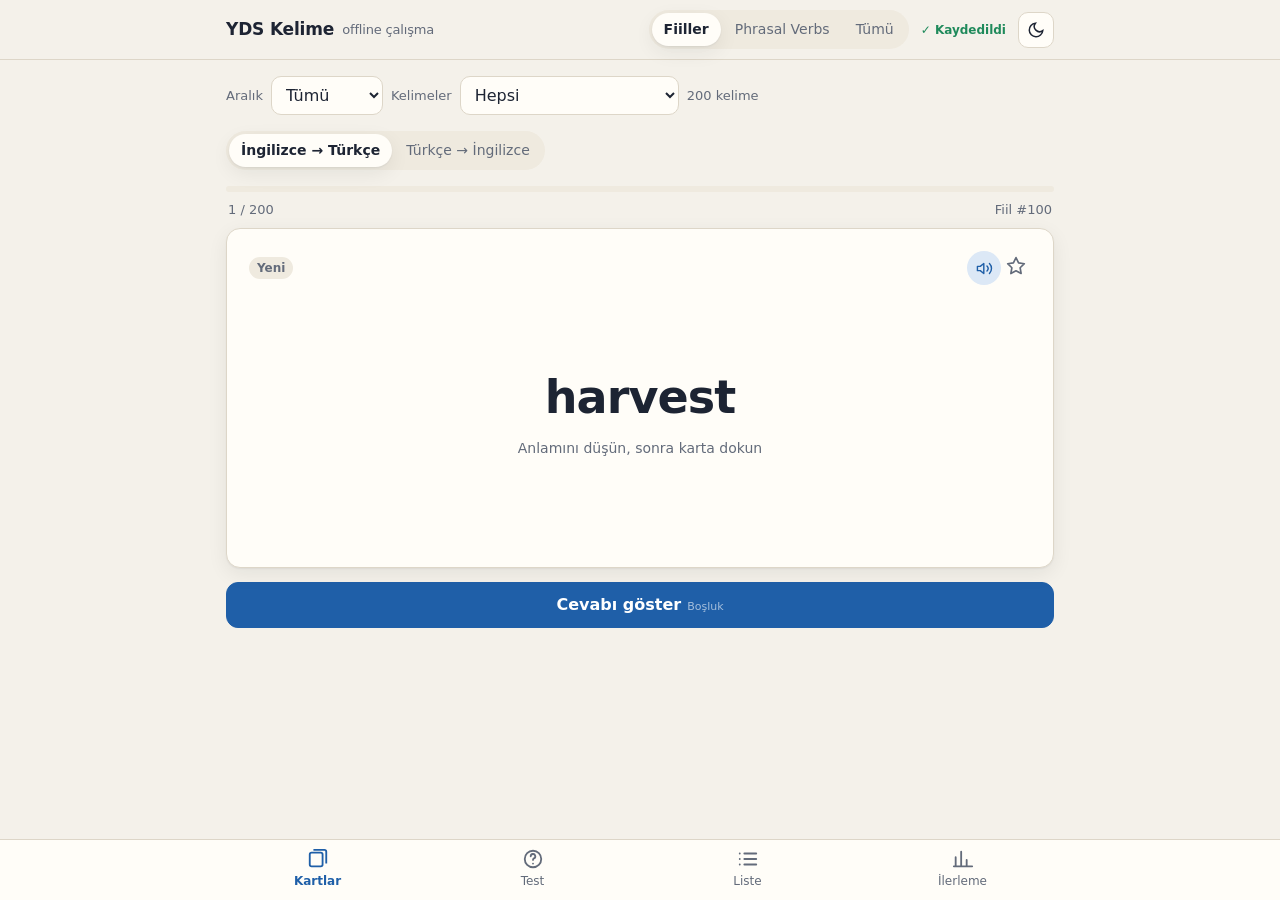
==== commit f6a2b707: "Keep progress and open sessions across visits Save the current flashcard round and quiz (as word ids" ====
--- a/kelime/index.html
+++ b/kelime/index.html
@@ -145,6 +145,9 @@
 .legend span::before{content:"";display:inline-block;width:10px;height:10px;border-radius:3px;margin-right:5px;background:var(--c)}
 .row-actions{display:flex;gap:8px;flex-wrap:wrap;margin-top:12px}
 .help{font-size:14px;color:var(--muted)}
+#saveInd{font-size:12px;color:var(--good);font-weight:600;opacity:0;transition:opacity .3s}
+#saveInd.show{opacity:1}
+.warnbox{margin-top:14px;padding:14px 16px;background:var(--warn-soft);border-color:var(--warn);font-size:14px}
 .help li{margin:4px 0}
 @media (max-width:620px){
   .brand small{display:none}
@@ -169,6 +172,7 @@
       <button data-deck="p">Phrasal Verbs</button>
       <button data-deck="all">Tümü</button>
     </div>
+    <span id="saveInd" aria-live="polite"></span>
     <button class="iconbtn" id="themeBtn" title="Tema değiştir" aria-label="Tema değiştir">
       <svg viewBox="0 0 24 24" fill="none" stroke="currentColor" stroke-width="2" stroke-linecap="round"><path d="M21 12.8A9 9 0 1 1 11.2 3a7 7 0 0 0 9.8 9.8z"/></svg>
     </button>
@@ -176,6 +180,11 @@
 </header>
 
 <main class="wrap">
+  <div id="storeWarn" class="card warnbox hidden">
+    <b>Bu tarayıcı ilerlemeyi kaydetmiyor.</b>
+    Dosya bir önizleyicide, gizli sekmede ya da depolamanın kapalı olduğu bir uygulamada açılmış olabilir.
+    Dosyayı Chrome, Safari veya Firefox ile doğrudan aç. O zamana kadar çıkmadan önce <b>İlerleme → İlerlemeyi dışa aktar</b> ile yedek al.
+  </div>
   <!-- filter shared by study/quiz/list -->
   <div class="toolbar" id="filterBar">
     <label for="rangeSel">Aralık</label>
@@ -223,16 +232,56 @@
 
 /* ---------- storage (safe) ---------- */
 const KEY = 'ydsKelime.v1';
+let study = null, quiz = null;          // live sessions (saved inside S.sess)
+let storageOK = false;
+try { localStorage.setItem(KEY+'.test','1'); storageOK = localStorage.getItem(KEY+'.test')==='1'; localStorage.removeItem(KEY+'.test'); } catch(e){}
 function load(){ try { return JSON.parse(localStorage.getItem(KEY)) || {}; } catch(e){ return {}; } }
 let S = load();
 S.p = S.p || {};        // progress per id: {b:box, c:correct, w:wrong, t:lastTs}
 S.star = S.star || {};
 S.ui = S.ui || {deck:'v', view:'study', range:'all', subset:'all', dir:'en', qtype:'mix', qlen:20};
-function save(){ try { localStorage.setItem(KEY, JSON.stringify(S)); } catch(e){} }
+/* sessions are stored as plain ids so they survive closing the page */
+function packSessions(){
+  S.sess = {
+    sig: S.ui.deck+'|'+S.ui.range+'|'+S.ui.subset,
+    study: study && {queue:study.queue, i:study.i, total:study.total, known:study.known, again:study.again, hard:study.hard},
+    quiz: quiz && {i: quiz.i + (quiz.answered ? 1 : 0), right:quiz.right, wrongs:quiz.wrongs,
+                   qs: quiz.qs.map(q => ({id:q.e.id, type:q.type, ch: q.choices ? q.choices.map(c=>c.id) : null}))}
+  };
+}
+function unpackSessions(){
+  const ss = S.sess;
+  if (!ss || ss.sig !== S.ui.deck+'|'+S.ui.range+'|'+S.ui.subset) return;
+  if (ss.study && ss.study.queue.every(id => BYID[id])) study = {...ss.study, flipped:false};
+  if (ss.quiz && ss.quiz.qs.every(x => BYID[x.id]))
+    quiz = {i:ss.quiz.i, right:ss.quiz.right, wrongs:ss.quiz.wrongs, answered:false,
+            qs: ss.quiz.qs.map(x => makeQuestion(BYID[x.id], x.type, x.ch))};
+}
+let saveTimer = null;
+function save(){
+  packSessions();
+  S.savedAt = Date.now();
+  const json = JSON.stringify(S);
+  try { localStorage.setItem(KEY, json); } catch(e){}
+  clearTimeout(saveTimer); saveTimer = setTimeout(() => idbPut(json), 300);   // second copy in IndexedDB
+  const ind = document.getElementById('saveInd');
+  if (ind && storageOK){ ind.textContent = '✓ Kaydedildi'; ind.classList.add('show'); clearTimeout(ind._t); ind._t = setTimeout(()=>ind.classList.remove('show'), 1200); }
+}
+/* IndexedDB backup copy: restores progress if localStorage gets wiped */
+function idb(){ return new Promise((res, rej) => { try {
+  const r = indexedDB.open('ydsKelime', 1);
+  r.onupgradeneeded = () => r.result.createObjectStore('kv');
+  r.onsuccess = () => res(r.result); r.onerror = () => rej(r.error);
+} catch(e){ rej(e); } }); }
+function idbPut(json){ idb().then(db => { const tx = db.transaction('kv','readwrite'); tx.objectStore('kv').put(json, KEY); tx.oncomplete = () => db.close(); }).catch(()=>{}); }
+function idbGet(){ return idb().then(db => new Promise(res => { const r = db.transaction('kv').objectStore('kv').get(KEY); r.onsuccess = () => { res(r.result); db.close(); }; r.onerror = () => res(null); })).catch(() => null); }
+document.addEventListener('visibilitychange', () => { if (document.visibilityState === 'hidden') save(); });
+window.addEventListener('pagehide', save);
+if (navigator.storage && navigator.storage.persist) navigator.storage.persist().catch(()=>{});
 const prog = id => S.p[id] || {b:0,c:0,w:0,t:0};
 function mark(id, ok){
   const p = {...prog(id)};
-  if (ok === true){ p.b = Math.min(MAXBOX, p.b + 1); p.c++; }
+  if (ok === true){ p.b = p.b === 0 ? 3 : Math.min(MAXBOX, p.b + 1); p.c++; }   // a new word you already know starts at 'Orta'
   else if (ok === 'hard'){ p.b = Math.max(1, Math.min(p.b, 2)); p.c++; }
   else { p.b = 1; p.w++; }
   p.t = Date.now();
@@ -326,7 +375,7 @@
   document.querySelectorAll('nav.tabs button').forEach(b => b.classList.toggle('on', b.dataset.view === S.ui.view));
   ['study','quiz','list','stats'].forEach(v => $('#view-'+v).classList.toggle('hidden', v !== S.ui.view));
   renderFilter();
-  if (resetSessions){ study = null; quiz = null; }
+  if (resetSessions){ study = null; quiz = null; save(); }
   ({study:renderStudy, quiz:renderQuiz, list:renderList, stats:renderStats})[S.ui.view]();
 }
 
@@ -340,7 +389,6 @@
 }
 
 /* ---------- STUDY (flashcards, Leitner) ---------- */
-let study = null;
 function newStudy(){
   // lower boxes first, then least recently seen; small shuffle inside each box
   const items = pool();
@@ -353,7 +401,7 @@
   return {queue: order.map(e=>e.id), i:0, flipped:false, total: order.length, known:0, again:0, hard:0};
 }
 function renderStudy(){
-  if (!study) study = newStudy();
+  if (!study){ study = newStudy(); save(); }
   const el = $('#view-study');
   const dirSeg = `<div class="seg" id="dirSeg">
       <button data-dir="en" class="${S.ui.dir==='en'?'on':''}">İngilizce → Türkçe</button>
@@ -373,7 +421,7 @@
         </div>
       </div>`;
     bindDir();
-    $('#againBtn').onclick = () => { study = newStudy(); renderStudy(); };
+    $('#againBtn').onclick = () => { study = newStudy(); save(); renderStudy(); };
     $('#toQuiz').onclick = () => { S.ui.view='quiz'; save(); refresh(false); };
     return;
   }
@@ -415,7 +463,7 @@
   if (r === 'yes'){ mark(id, true); study.known++; }
   else if (r === 'hard'){ mark(id, 'hard'); study.hard++; study.queue.splice(Math.min(study.queue.length, study.i + 8), 0, id); }
   else { mark(id, false); study.again++; study.queue.splice(Math.min(study.queue.length, study.i + 4), 0, id); }
-  study.i++; study.flipped = false; renderStudy();
+  study.i++; study.flipped = false; save(); renderStudy();
 }
 function bindDir(){
   document.querySelectorAll('#dirSeg button').forEach(b => b.onclick = () => { S.ui.dir = b.dataset.dir; save(); study.flipped=false; renderStudy(); });
@@ -425,7 +473,6 @@
 const QTYPES = {
   mix:'Karışık', en2tr:'Anlamı seç', tr2en:'Kelimeyi seç', syn:'Eş anlamlı', blank:'Boşluk doldur', type:'Yazarak cevapla'
 };
-let quiz = null;
 function blankSentence(ex){ return esc(ex).replace(/\*\*(.+?)\*\*/g, '<span class="blank">_____</span>'); }
 function distractors(e, k, field){
   const cands = shuffle(ALL.filter(x => x.deck === e.deck && x.id !== e.id && x[field] && norm(x[field]) !== norm(e[field])
@@ -434,7 +481,7 @@
   for (const c of cands){ if (!seen.has(norm(c[field]))){ seen.add(norm(c[field])); out.push(c); } if (out.length===k) break; }
   return out;
 }
-function makeQuestion(e, type){
+function makeQuestion(e, type, chIds){
   if (type === 'mix'){
     const opts = ['en2tr','tr2en','blank','type'];
     if (e.syn) opts.push('syn');
@@ -444,7 +491,7 @@
   if (type === 'blank' && !e.ex) type = 'tr2en';
   if (type === 'type') return {e, type, prompt: esc(e.tr), sub:'İngilizce karşılığını yaz', answer: e.w};
   const field = type === 'en2tr' ? 'tr' : 'w';
-  const ch = shuffle([e, ...distractors(e, 3, field)]);
+  const ch = chIds ? chIds.map(id => BYID[id]).filter(Boolean) : shuffle([e, ...distractors(e, 3, field)]);
   const q = {e, type, choices: ch.map(c => ({id:c.id, label: field==='tr' ? c.tr : c.w}))};
   if (type === 'en2tr'){ q.prompt = esc(e.w); q.sub = 'Türkçe anlamı hangisi?'; }
   if (type === 'tr2en'){ q.prompt = esc(e.tr); q.sub = 'İngilizce karşılığı hangisi?'; }
@@ -485,7 +532,7 @@
       </div>`;
     $('#qtype').onchange = e => { S.ui.qtype = e.target.value; save(); };
     $('#qlen').onchange = e => { S.ui.qlen = +e.target.value; save(); };
-    $('#startQuiz').onclick = () => { quiz = newQuiz(); renderQuiz(); };
+    $('#startQuiz').onclick = () => { quiz = newQuiz(); save(); renderQuiz(); };
     return;
   }
   if (quiz.i >= quiz.qs.length){
@@ -500,11 +547,11 @@
         </div>
         ${quiz.wrongs.length ? `<div class="review-list" style="text-align:left">${quiz.wrongs.map(id=>{const e=BYID[id];return `<div class="it"><b>${esc(e.w)}</b> — ${esc(e.tr)}</div>`}).join('')}</div>`:''}
       </div>`;
-    $('#qAgain').onclick = () => { quiz = newQuiz(); renderQuiz(); };
-    $('#qSettings').onclick = () => { quiz = null; renderQuiz(); };
+    $('#qAgain').onclick = () => { quiz = newQuiz(); save(); renderQuiz(); };
+    $('#qSettings').onclick = () => { quiz = null; save(); renderQuiz(); };
     if ($('#qWrong')) $('#qWrong').onclick = () => {
       const qs = shuffle(quiz.wrongs).map(id => makeQuestion(BYID[id], S.ui.qtype));
-      quiz = {qs, i:0, right:0, answered:false, wrongs:[]}; renderQuiz();
+      quiz = {qs, i:0, right:0, answered:false, wrongs:[]}; save(); renderQuiz();
     };
     return;
   }
@@ -559,6 +606,7 @@
 function finish(q, ok){
   mark(q.e.id, ok);
   if (ok) quiz.right++; else quiz.wrongs.push(q.e.id);
+  save();
   const e = q.e;
   $('#fb').innerHTML = `<div class="card feedback ${ok?'ok':'no'}">
       <div style="display:flex;align-items:center;gap:8px;justify-content:space-between">
@@ -571,7 +619,7 @@
   $('#nextQ').focus({preventScroll:true});
   $('#fb').scrollIntoView({behavior:'smooth', block:'nearest'});
 }
-function nextQ(){ quiz.i++; quiz.answered = false; renderQuiz(); window.scrollTo({top:0}); }
+function nextQ(){ quiz.i++; quiz.answered = false; save(); renderQuiz(); window.scrollTo({top:0}); }
 
 /* ---------- LIST ---------- */
 let listQuery = '';
@@ -619,11 +667,12 @@
   el.innerHTML = block('Fiiller (200)', ALL.filter(e=>e.deck==='v')) + block('Phrasal Verbs (115)', ALL.filter(e=>e.deck==='p')) + `
     <h2>Nasıl çalışır?</h2>
     <ul class="help">
-      <li>Her kelime 0–5 arası bir <b>kutuda</b> durur. "Biliyorum" ya da doğru cevap bir üst kutuya taşır; "Bilmiyorum" ya da yanlış cevap kutu 1'e düşürür.</li>
+      <li>Her kelime 0–5 arası bir <b>kutuda</b> durur. "Biliyorum" ya da doğru cevap bir üst kutuya taşır (yeni kelimeyi ilk seferde bilirsen doğrudan "Orta"ya geçer); "Bilmiyorum" ya da yanlış cevap kutu 1'e düşürür.</li>
       <li>Kartlar ve testler önce düşük kutudaki kelimeleri getirir. Kutu 5 = öğrenildi.</li>
       <li>Klavye: <b>Boşluk</b> kartı çevirir, <b>1/2/3</b> değerlendirir; testte <b>1–4</b> veya <b>A–D</b> şık seçer, <b>Enter</b> sonraki soru.</li>
-      <li>İlerleme bu cihazdaki tarayıcıda saklanır. Başka cihaza taşımak için dışa aktar / içe aktar kullan.</li>
+      <li>İlerleme her cevaptan sonra ve sayfadan çıkarken otomatik kaydedilir; yarıda bıraktığın kart turu ve test de kaldığın yerden devam eder. Kayıt bu cihazdaki tarayıcıda durur, başka cihaza taşımak için dışa aktar / içe aktar kullan.</li>
     </ul>
+    <p class="help">${storageOK ? `Otomatik kayıt <b style="color:var(--good)">açık</b>${S.savedAt ? ' · son kayıt: ' + new Date(S.savedAt).toLocaleString('tr-TR') : ''}` : '<b style="color:var(--bad)">Otomatik kayıt bu tarayıcıda çalışmıyor</b> — dışa aktararak yedek al.'}</p>
     <div class="row-actions">
       <button class="btn" id="exportBtn">İlerlemeyi dışa aktar</button>
       <label class="btn" style="display:inline-flex;align-items:center">İçe aktar<input type="file" id="importIn" accept=".json,application/json" class="hidden"></label>
@@ -636,7 +685,7 @@
   };
   $('#importIn').onchange = ev => {
     const f = ev.target.files[0]; if (!f) return;
-    f.text().then(t => { const d = JSON.parse(t); if (!d.p) throw 0; S.p = d.p; S.star = d.star || {}; save(); refresh(true); alert('İlerleme içe aktarıldı.'); })
+    f.text().then(t => { const d = JSON.parse(t); if (!d.p) throw 0; S.p = d.p; S.star = d.star || {}; study = null; quiz = null; save(); refresh(true); alert('İlerleme içe aktarıldı.'); })
      .catch(() => alert('Dosya okunamadı.'));
   };
   $('#resetBtn').onclick = () => { if (confirm('Tüm ilerleme ve yıldızlar silinsin mi?')){ S.p = {}; S.star = {}; save(); refresh(true); } };
@@ -659,7 +708,21 @@
   }
 });
 
+unpackSessions();
 refresh(false);
+if (!storageOK) $('#storeWarn').classList.remove('hidden');
+// if localStorage was cleared but IndexedDB still has a newer copy, bring it back
+idbGet().then(json => {
+  if (!json) { if (S.savedAt) idbPut(JSON.stringify(S)); return; }
+  let d; try { d = JSON.parse(json); } catch(e){ return; }
+  if ((d.savedAt||0) > (S.savedAt||0) && d.p){
+    S = d; S.p = S.p || {}; S.star = S.star || {};
+    study = null; quiz = null; unpackSessions();
+    try { localStorage.setItem(KEY, json); } catch(e){}
+    if (S.ui.theme) document.documentElement.dataset.theme = S.ui.theme;
+    refresh(false);
+  }
+});
 
 /* ---------- offline cache when served over http(s) ---------- */
 if ('serviceWorker' in navigator && location.protocol.startsWith('http')){
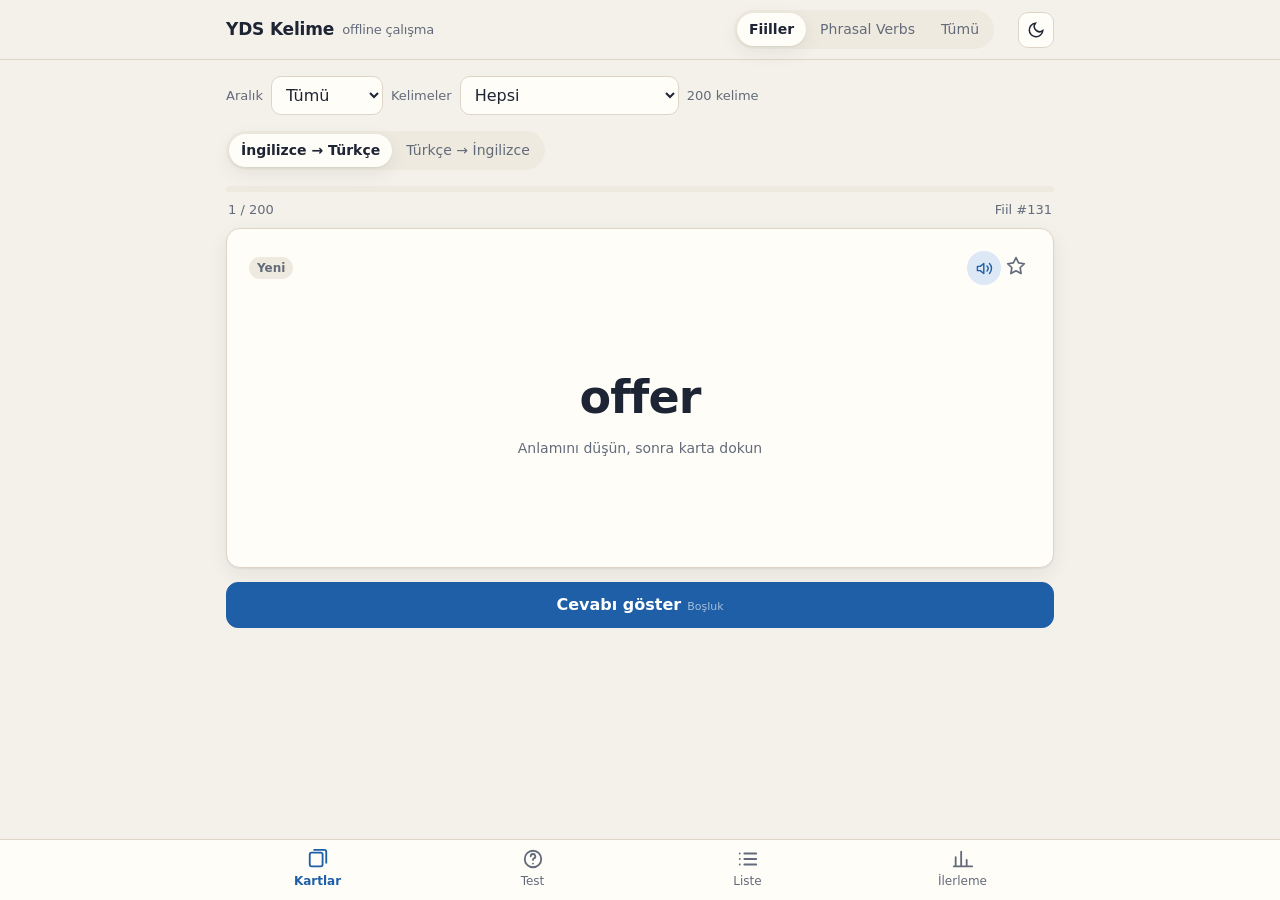
==== commit 7ddf834f: "Sync progress to the viewer's account when opened on claude.ai Use the artifact db capability (priva" ====
--- a/kelime/index.html
+++ b/kelime/index.html
@@ -34,7 +34,7 @@
 body{background:var(--bg);color:var(--ink);font:16px/1.5 system-ui,-apple-system,"Segoe UI",Roboto,"Helvetica Neue",Arial,sans-serif;-webkit-tap-highlight-color:transparent;min-height:100vh}
 button,input,select{font:inherit;color:inherit}
 .wrap{max-width:860px;margin:0 auto;padding:0 16px 96px}
-header.top{position:sticky;top:0;z-index:5;background:color-mix(in srgb,var(--bg) 88%,transparent);backdrop-filter:blur(8px);border-bottom:1px solid var(--line)}
+header.top{position:sticky;top:env(safe-area-inset-top,0px);z-index:5;background:color-mix(in srgb,var(--bg) 88%,transparent);backdrop-filter:blur(8px);border-bottom:1px solid var(--line)}
 .top-in{max-width:860px;margin:0 auto;padding:10px 16px;display:flex;align-items:center;gap:12px;flex-wrap:wrap}
 .brand{font-weight:750;letter-spacing:-.01em;font-size:17px;margin-right:auto;display:flex;align-items:center;gap:8px}
 .brand small{font-weight:500;color:var(--muted);font-size:13px}
@@ -263,9 +263,9 @@
   S.savedAt = Date.now();
   const json = JSON.stringify(S);
   try { localStorage.setItem(KEY, json); } catch(e){}
-  clearTimeout(saveTimer); saveTimer = setTimeout(() => idbPut(json), 300);   // second copy in IndexedDB
+  clearTimeout(saveTimer); saveTimer = setTimeout(() => { idbPut(json); cloudPush(); }, 800);   // copies in IndexedDB and account
   const ind = document.getElementById('saveInd');
-  if (ind && storageOK){ ind.textContent = '✓ Kaydedildi'; ind.classList.add('show'); clearTimeout(ind._t); ind._t = setTimeout(()=>ind.classList.remove('show'), 1200); }
+  if (ind && (storageOK || cloud)){ ind.textContent = '✓ Kaydedildi'; ind.classList.add('show'); clearTimeout(ind._t); ind._t = setTimeout(()=>ind.classList.remove('show'), 1200); }
 }
 /* IndexedDB backup copy: restores progress if localStorage gets wiped */
 function idb(){ return new Promise((res, rej) => { try {
@@ -275,8 +275,53 @@
 } catch(e){ rej(e); } }); }
 function idbPut(json){ idb().then(db => { const tx = db.transaction('kv','readwrite'); tx.objectStore('kv').put(json, KEY); tx.oncomplete = () => db.close(); }).catch(()=>{}); }
 function idbGet(){ return idb().then(db => new Promise(res => { const r = db.transaction('kv').objectStore('kv').get(KEY); r.onsuccess = () => { res(r.result); db.close(); }; r.onerror = () => res(null); })).catch(() => null); }
-document.addEventListener('visibilitychange', () => { if (document.visibilityState === 'hidden') save(); });
-window.addEventListener('pagehide', save);
+function saveNow(){ save(); clearTimeout(saveTimer); idbPut(JSON.stringify(S)); cloudPush(); }
+document.addEventListener('visibilitychange', () => { if (document.visibilityState === 'hidden') saveNow(); });
+window.addEventListener('pagehide', saveNow);
+
+/* account sync: when opened on claude.ai the progress is kept with the viewer's account (private, every device) */
+let cloud = null, cloudBusy = false, cloudDirty = false, cloudLast = '';
+function cloudPush(){
+  if (!cloud) return;
+  const json = JSON.stringify(S);
+  if (json === cloudLast) return;
+  if (cloudBusy){ cloudDirty = true; return; }
+  cloudBusy = true;
+  cloud.set({json, savedAt: S.savedAt || Date.now()})
+    .then(() => { cloudLast = json; })
+    .catch(() => {})
+    .finally(() => { cloudBusy = false; if (cloudDirty){ cloudDirty = false; cloudPush(); } });
+}
+function adoptState(d){
+  S = d; S.p = S.p || {}; S.star = S.star || {};
+  S.ui = S.ui || {deck:'v', view:'study', range:'all', subset:'all', dir:'en', qtype:'mix', qlen:20};
+  study = null; quiz = null; unpackSessions();
+  try { localStorage.setItem(KEY, JSON.stringify(S)); } catch(e){}
+  if (S.ui.theme) document.documentElement.dataset.theme = S.ui.theme;
+  refresh(false);
+}
+async function cloudInit(){
+  if (!window.claude || typeof window.claude.use !== 'function') return;
+  const [db, user] = await Promise.all([claude.use('db'), claude.use('user')]);
+  if (!db || !user) return;
+  const uid = await user.id();
+  if (!uid) return;
+  const ref = db.collection('data/users/' + uid).doc('progress');
+  let snap;
+  try {
+    snap = await Promise.race([ref.get(), new Promise((_, rej) => setTimeout(() => rej('timeout'), 10000))]);
+  } catch(e){ return; }
+  cloud = ref;
+  if (snap.exists){
+    const d = snap.data();
+    cloudLast = d.json;
+    let remote = null; try { remote = JSON.parse(d.json); } catch(e){}
+    if (remote && (remote.savedAt || 0) > (S.savedAt || 0)) adoptState(remote);
+  }
+  $('#storeWarn').classList.add('hidden');
+  if (S.ui.view === 'stats') renderStats();
+  cloudPush();
+}
 if (navigator.storage && navigator.storage.persist) navigator.storage.persist().catch(()=>{});
 const prog = id => S.p[id] || {b:0,c:0,w:0,t:0};
 function mark(id, ok){
@@ -401,7 +446,7 @@
   return {queue: order.map(e=>e.id), i:0, flipped:false, total: order.length, known:0, again:0, hard:0};
 }
 function renderStudy(){
-  if (!study){ study = newStudy(); save(); }
+  if (!study) study = newStudy();   // saved with the first answer, so opening the page never overwrites a newer save
   const el = $('#view-study');
   const dirSeg = `<div class="seg" id="dirSeg">
       <button data-dir="en" class="${S.ui.dir==='en'?'on':''}">İngilizce → Türkçe</button>
@@ -672,23 +717,31 @@
       <li>Klavye: <b>Boşluk</b> kartı çevirir, <b>1/2/3</b> değerlendirir; testte <b>1–4</b> veya <b>A–D</b> şık seçer, <b>Enter</b> sonraki soru.</li>
       <li>İlerleme her cevaptan sonra ve sayfadan çıkarken otomatik kaydedilir; yarıda bıraktığın kart turu ve test de kaldığın yerden devam eder. Kayıt bu cihazdaki tarayıcıda durur, başka cihaza taşımak için dışa aktar / içe aktar kullan.</li>
     </ul>
-    <p class="help">${storageOK ? `Otomatik kayıt <b style="color:var(--good)">açık</b>${S.savedAt ? ' · son kayıt: ' + new Date(S.savedAt).toLocaleString('tr-TR') : ''}` : '<b style="color:var(--bad)">Otomatik kayıt bu tarayıcıda çalışmıyor</b> — dışa aktararak yedek al.'}</p>
+    <p class="help" id="saveStatus">${cloud ? `Otomatik kayıt <b style="color:var(--good)">açık</b>: ilerleme Claude hesabına kaydediliyor, her cihazda aynı kaldığın yerden devam edersin${S.savedAt ? ' · son kayıt: ' + new Date(S.savedAt).toLocaleString('tr-TR') : ''}` : storageOK ? `Otomatik kayıt <b style="color:var(--good)">açık</b>${S.savedAt ? ' · son kayıt: ' + new Date(S.savedAt).toLocaleString('tr-TR') : ''}` : '<b style="color:var(--bad)">Otomatik kayıt bu tarayıcıda çalışmıyor</b> — dışa aktararak yedek al.'}</p>
     <div class="row-actions">
       <button class="btn" id="exportBtn">İlerlemeyi dışa aktar</button>
       <label class="btn" style="display:inline-flex;align-items:center">İçe aktar<input type="file" id="importIn" accept=".json,application/json" class="hidden"></label>
       <button class="btn bad" id="resetBtn">İlerlemeyi sıfırla</button>
-    </div>`;
-  $('#exportBtn').onclick = () => {
-    const blob = new Blob([JSON.stringify({p:S.p, star:S.star}, null, 1)], {type:'application/json'});
-    const a = document.createElement('a'); a.href = URL.createObjectURL(blob); a.download = 'yds-kelime-ilerleme.json'; a.click();
+    </div>
+    <p class="help" id="ioMsg" aria-live="polite"></p>`;
+  const msg = t => { $('#ioMsg').textContent = t; };
+  $('#exportBtn').onclick = async () => {
+    const data = JSON.stringify({p:S.p, star:S.star}, null, 1), filename = 'yds-kelime-ilerleme.json';
+    const dl = window.claude && typeof window.claude.use === 'function' ? await claude.use('downloads') : null;
+    if (dl){ try { await dl.save({filename, data}); msg('Yedek dosyası kaydedildi.'); } catch(e){ msg('Yedek kaydedilmedi.'); } return; }
+    const a = document.createElement('a'); a.href = URL.createObjectURL(new Blob([data], {type:'application/json'})); a.download = filename; a.click();
     setTimeout(()=>URL.revokeObjectURL(a.href), 2000);
   };
   $('#importIn').onchange = ev => {
     const f = ev.target.files[0]; if (!f) return;
-    f.text().then(t => { const d = JSON.parse(t); if (!d.p) throw 0; S.p = d.p; S.star = d.star || {}; study = null; quiz = null; save(); refresh(true); alert('İlerleme içe aktarıldı.'); })
-     .catch(() => alert('Dosya okunamadı.'));
+    f.text().then(t => { const d = JSON.parse(t); if (!d.p) throw 0; S.p = d.p; S.star = d.star || {}; study = null; quiz = null; saveNow(); refresh(true); $('#ioMsg').textContent = 'İlerleme içe aktarıldı.'; })
+     .catch(() => msg('Dosya okunamadı. İlerleme yedeği olan .json dosyasını seç.'));
   };
-  $('#resetBtn').onclick = () => { if (confirm('Tüm ilerleme ve yıldızlar silinsin mi?')){ S.p = {}; S.star = {}; save(); refresh(true); } };
+  $('#resetBtn').onclick = ev => {
+    const b = ev.currentTarget;
+    if (!b.dataset.armed){ b.dataset.armed = '1'; b.textContent = 'Emin misin? Silmek için tekrar bas'; setTimeout(() => { if (b.isConnected){ delete b.dataset.armed; b.textContent = 'İlerlemeyi sıfırla'; } }, 4000); return; }
+    S.p = {}; S.star = {}; study = null; quiz = null; saveNow(); refresh(true);
+  };
 }
 
 /* ---------- keyboard ---------- */
@@ -715,14 +768,8 @@
 idbGet().then(json => {
   if (!json) { if (S.savedAt) idbPut(JSON.stringify(S)); return; }
   let d; try { d = JSON.parse(json); } catch(e){ return; }
-  if ((d.savedAt||0) > (S.savedAt||0) && d.p){
-    S = d; S.p = S.p || {}; S.star = S.star || {};
-    study = null; quiz = null; unpackSessions();
-    try { localStorage.setItem(KEY, json); } catch(e){}
-    if (S.ui.theme) document.documentElement.dataset.theme = S.ui.theme;
-    refresh(false);
-  }
-});
+  if ((d.savedAt||0) > (S.savedAt||0) && d.p) adoptState(d);
+}).then(cloudInit);
 
 /* ---------- offline cache when served over http(s) ---------- */
 if ('serviceWorker' in navigator && location.protocol.startsWith('http')){
